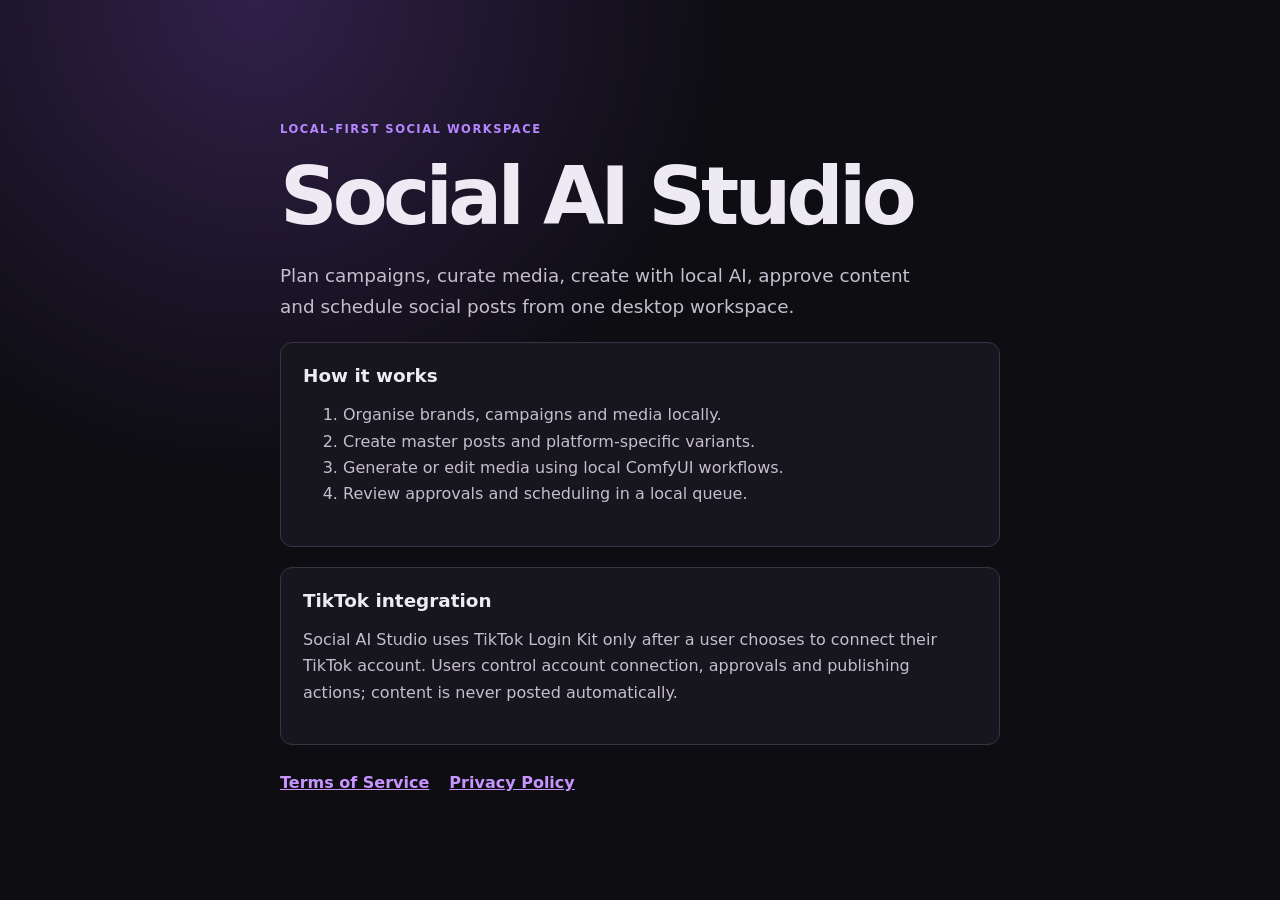
==== index.html @ d6e1d695 "Add files via upload" ====
<!doctype html>
<html lang="en">
<head>
  <meta charset="utf-8" />
  <meta name="viewport" content="width=device-width, initial-scale=1" />
  <meta name="description" content="Social AI Studio is a local-first desktop workspace for planning, creating and scheduling social content." />
  <title>Social AI Studio</title>
  <link rel="stylesheet" href="./styles.css" />
</head>
<body>
  <main>
    <p class="eyebrow">LOCAL-FIRST SOCIAL WORKSPACE</p>
    <h1>Social AI Studio</h1>
    <p class="lead">Plan campaigns, curate media, create with local AI, approve content and schedule social posts from one desktop workspace.</p>
    <section>
      <h2>How it works</h2>
      <ol>
        <li>Organise brands, campaigns and media locally.</li>
        <li>Create master posts and platform-specific variants.</li>
        <li>Generate or edit media using local ComfyUI workflows.</li>
        <li>Review approvals and scheduling in a local queue.</li>
      </ol>
    </section>
    <section>
      <h2>TikTok integration</h2>
      <p>Social AI Studio uses TikTok Login Kit only after a user chooses to connect their TikTok account. Users control account connection, approvals and publishing actions; content is never posted automatically.</p>
    </section>
    <nav><a href="./terms/">Terms of Service</a><a href="./privacy/">Privacy Policy</a></nav>
  </main>
</body>
</html>
---- styles.css ----
:root { color-scheme: dark; font-family: Inter, ui-sans-serif, system-ui, sans-serif; background:#0d0d12; color:#eeeaf4; }
body { margin:0; min-height:100vh; display:grid; place-items:center; background:radial-gradient(circle at 20% 0,#31204a 0,transparent 35%),#0d0d12; }
main { width:min(720px,calc(100% - 48px)); padding:72px 0; }
h1 { font-size:clamp(2.7rem,8vw,5rem); margin:.15rem 0 1rem; letter-spacing:-.06em; }
h2 { margin:0 0 .55rem; font-size:1.15rem; }
.eyebrow { color:#b786ff; font-size:.72rem; font-weight:800; letter-spacing:.13em; }
.lead { color:#c5bece; font-size:1.15rem; line-height:1.65; max-width:650px; }
section { margin-top:20px; padding:22px; border:1px solid #3b3344; border-radius:12px; background:#17151d; }
p, li { color:#c5bece; line-height:1.65; } nav { display:flex; gap:20px; margin-top:28px; } a { color:#c794ff; font-weight:700; }
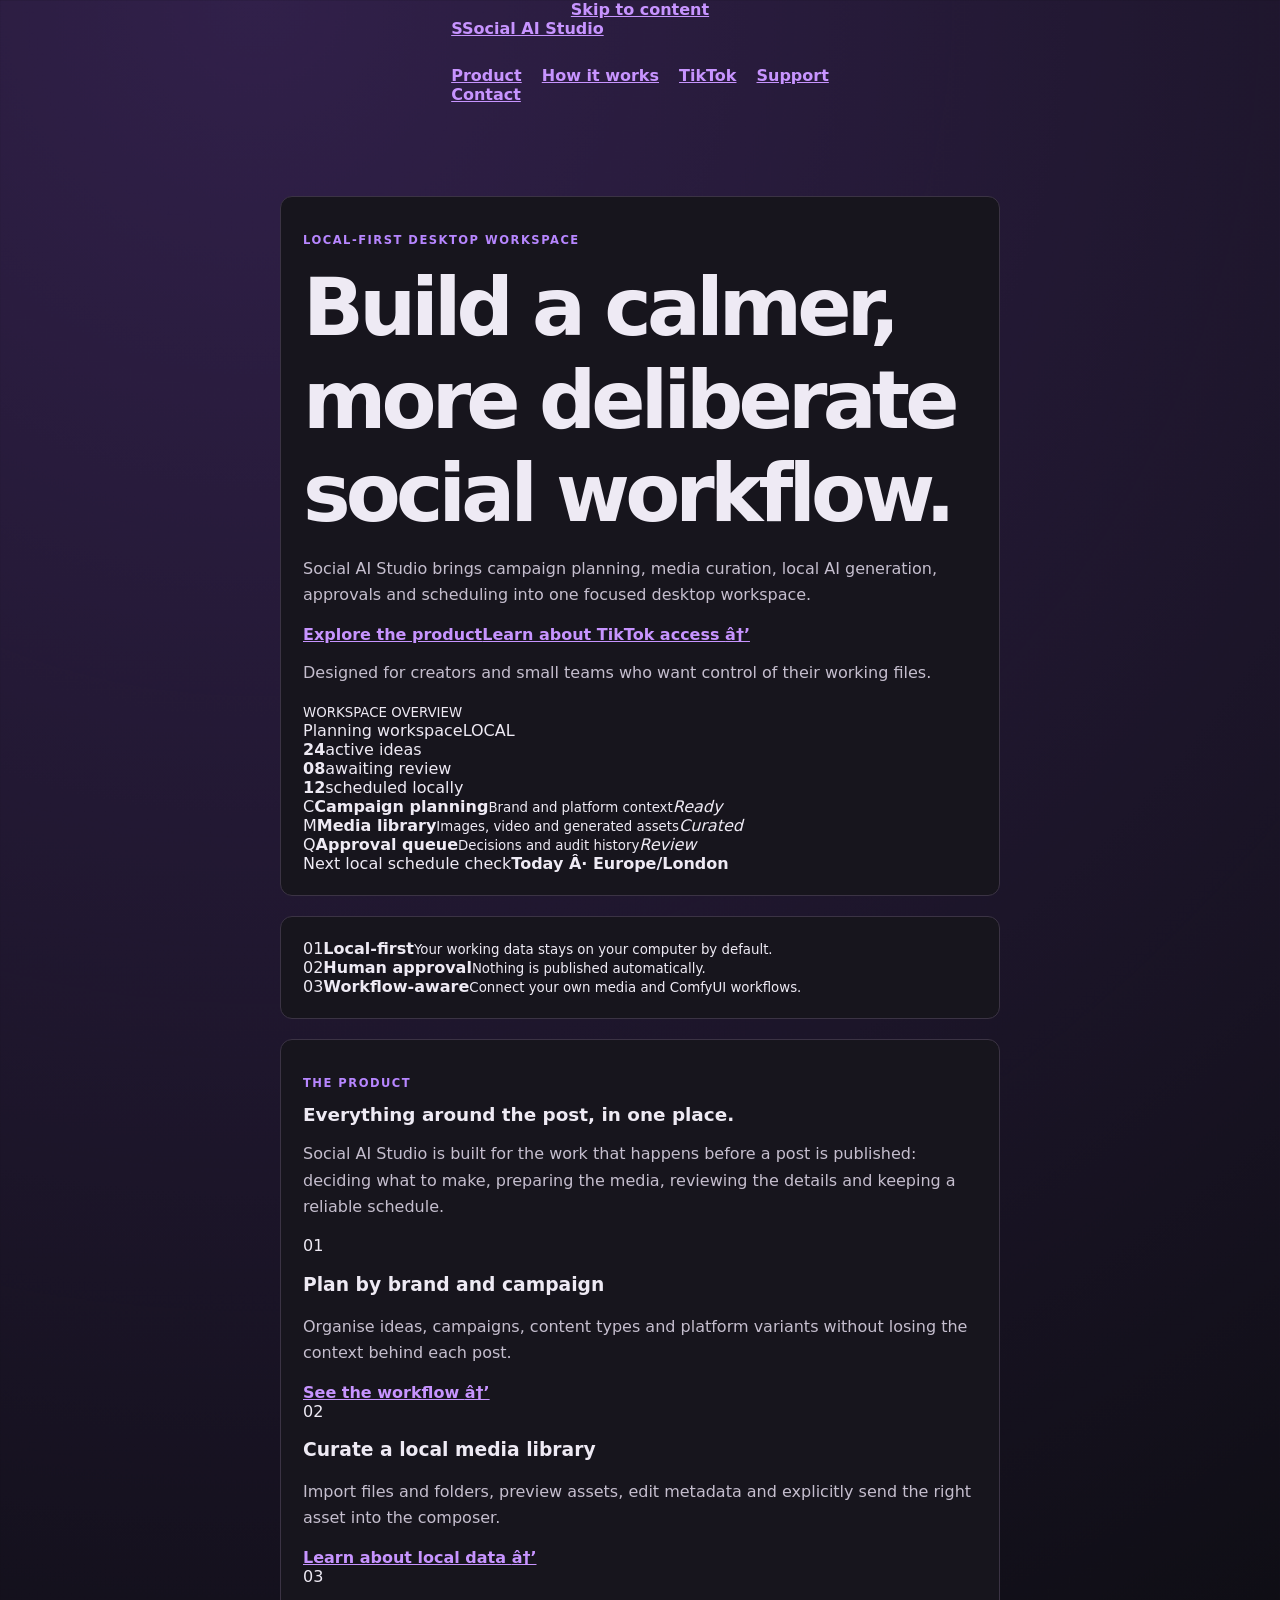
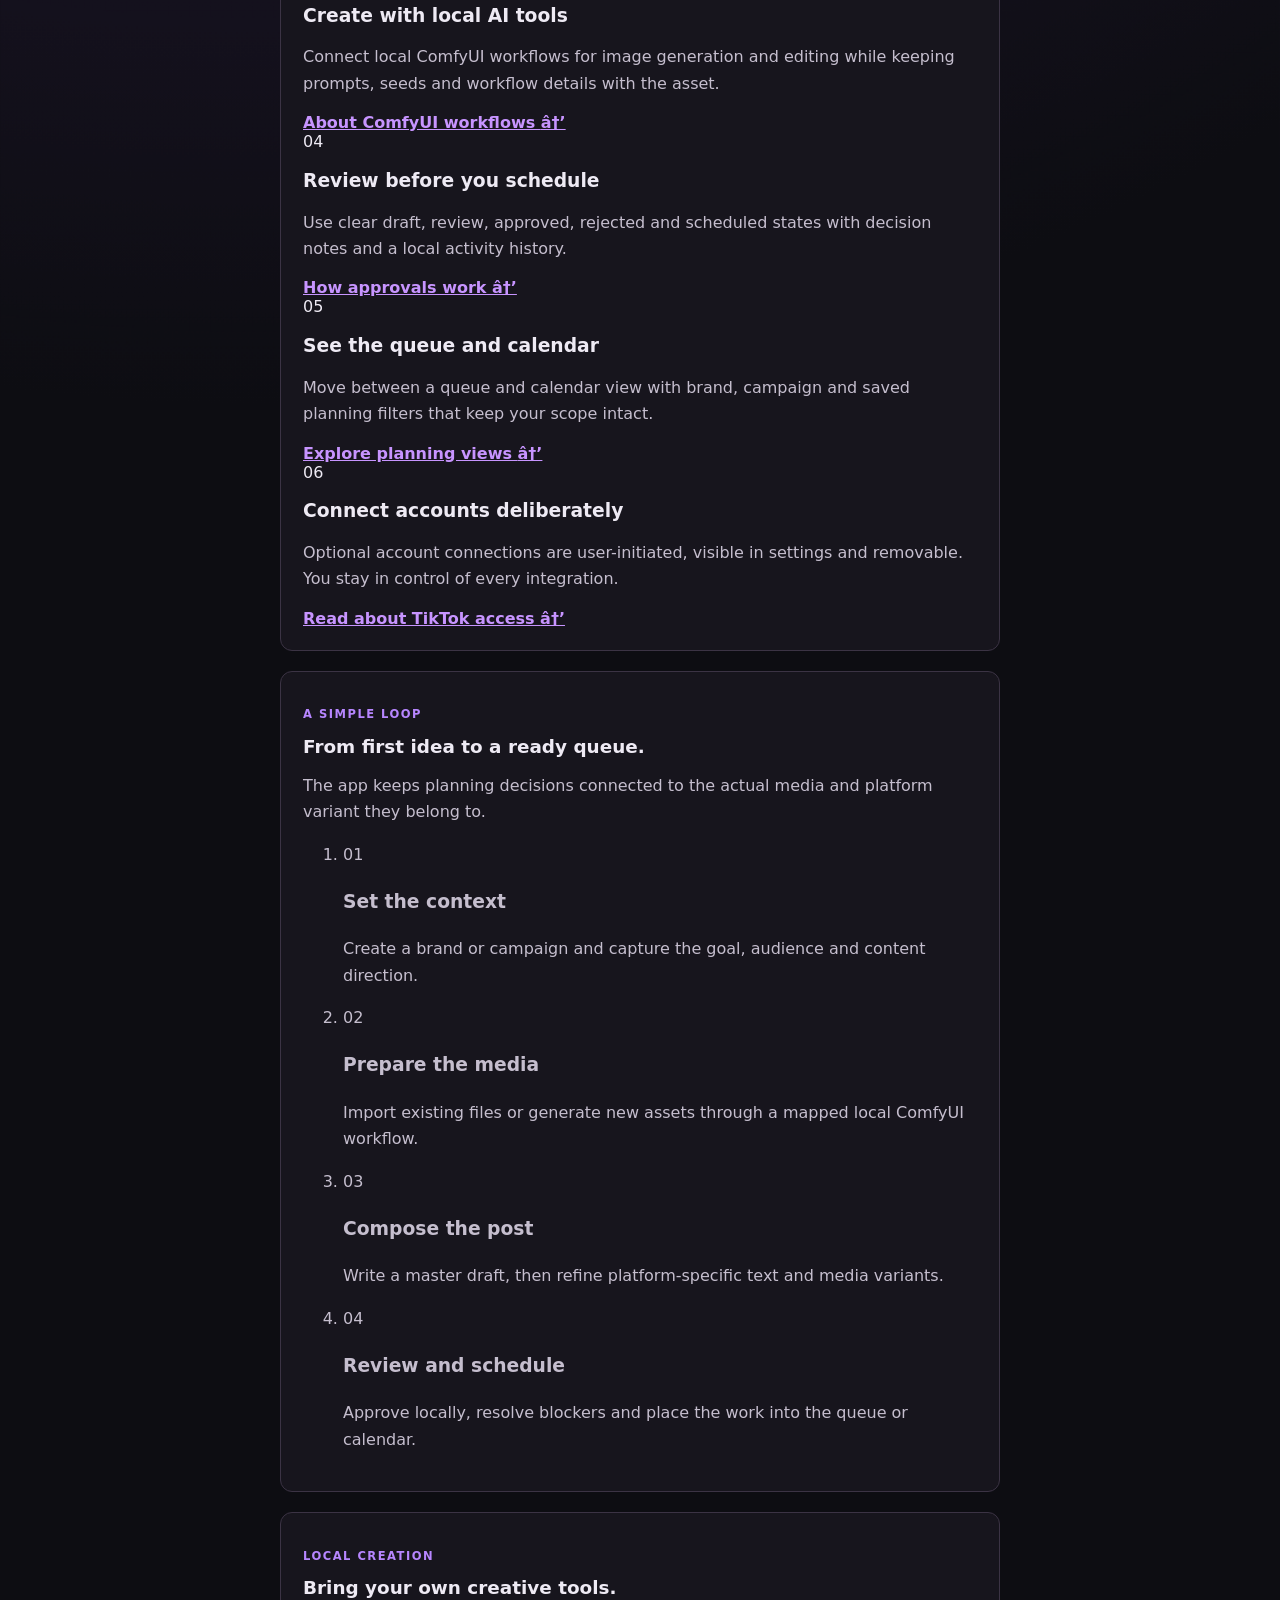
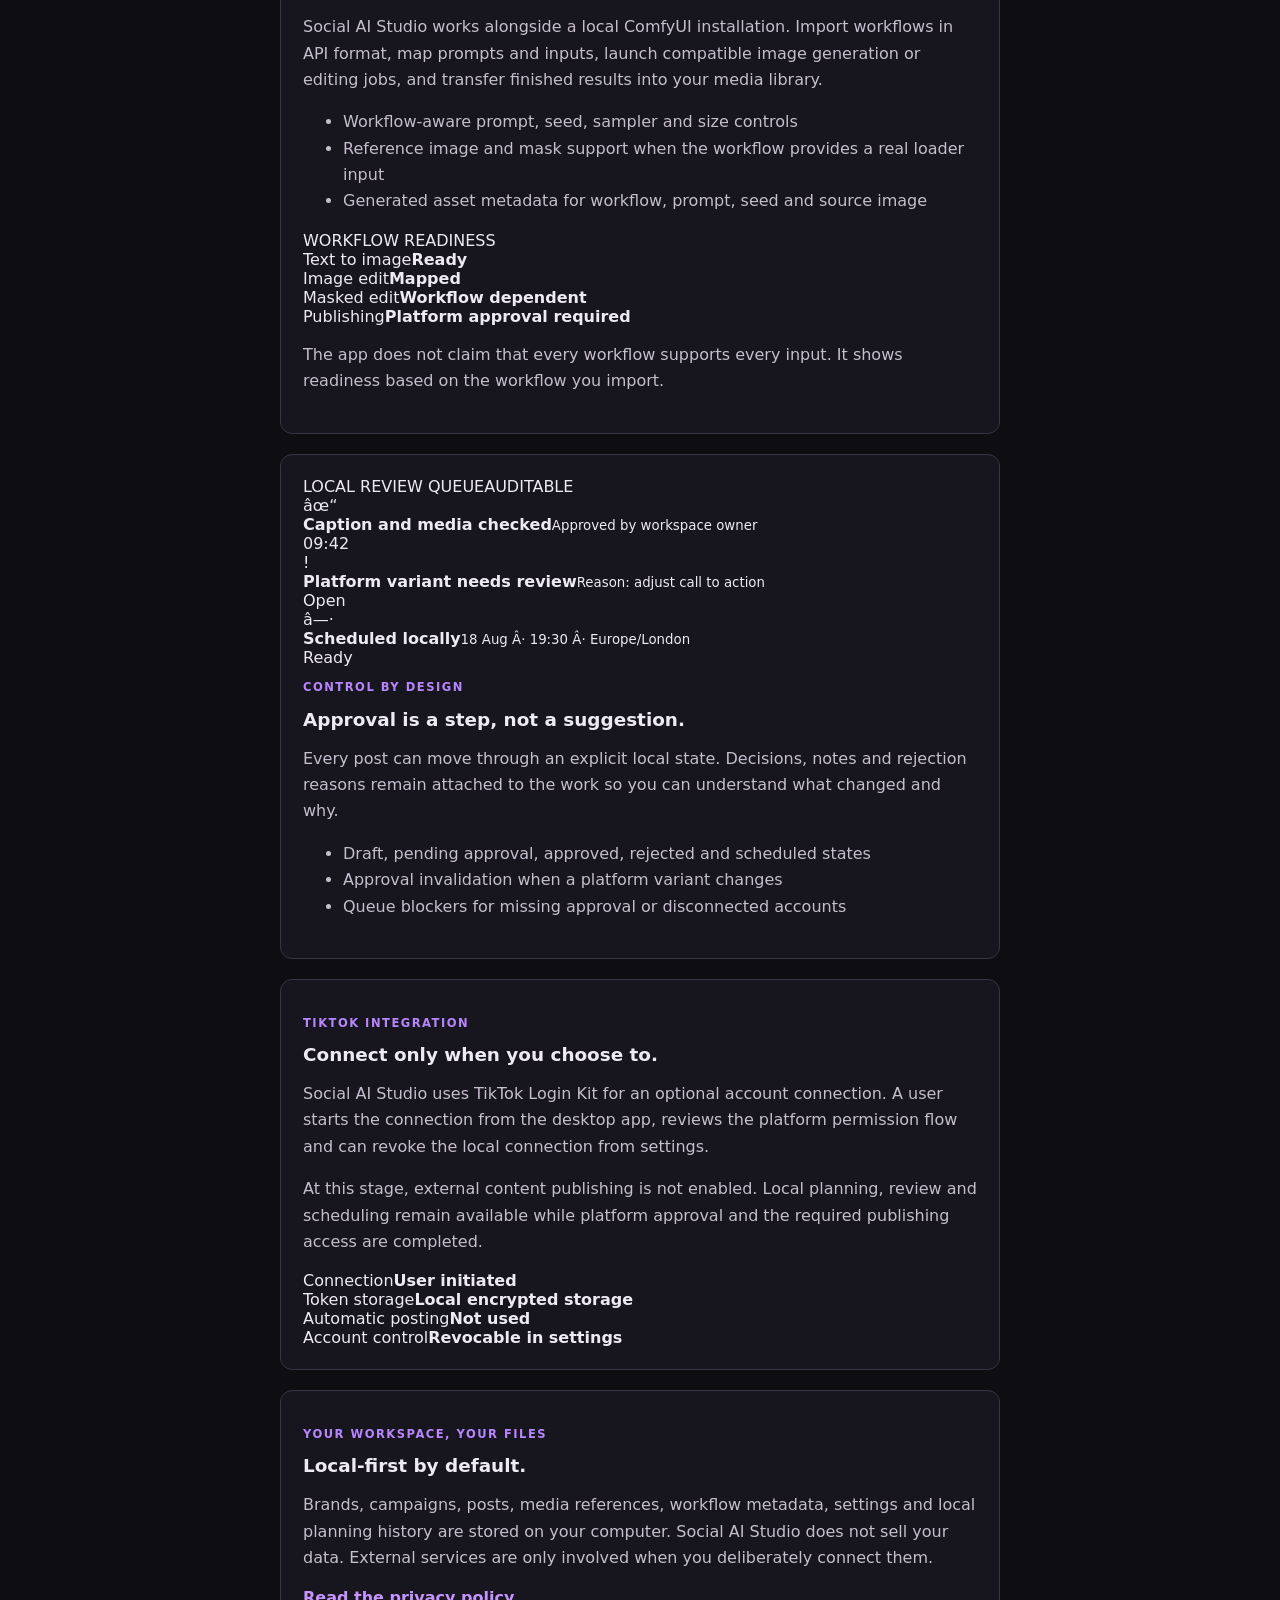
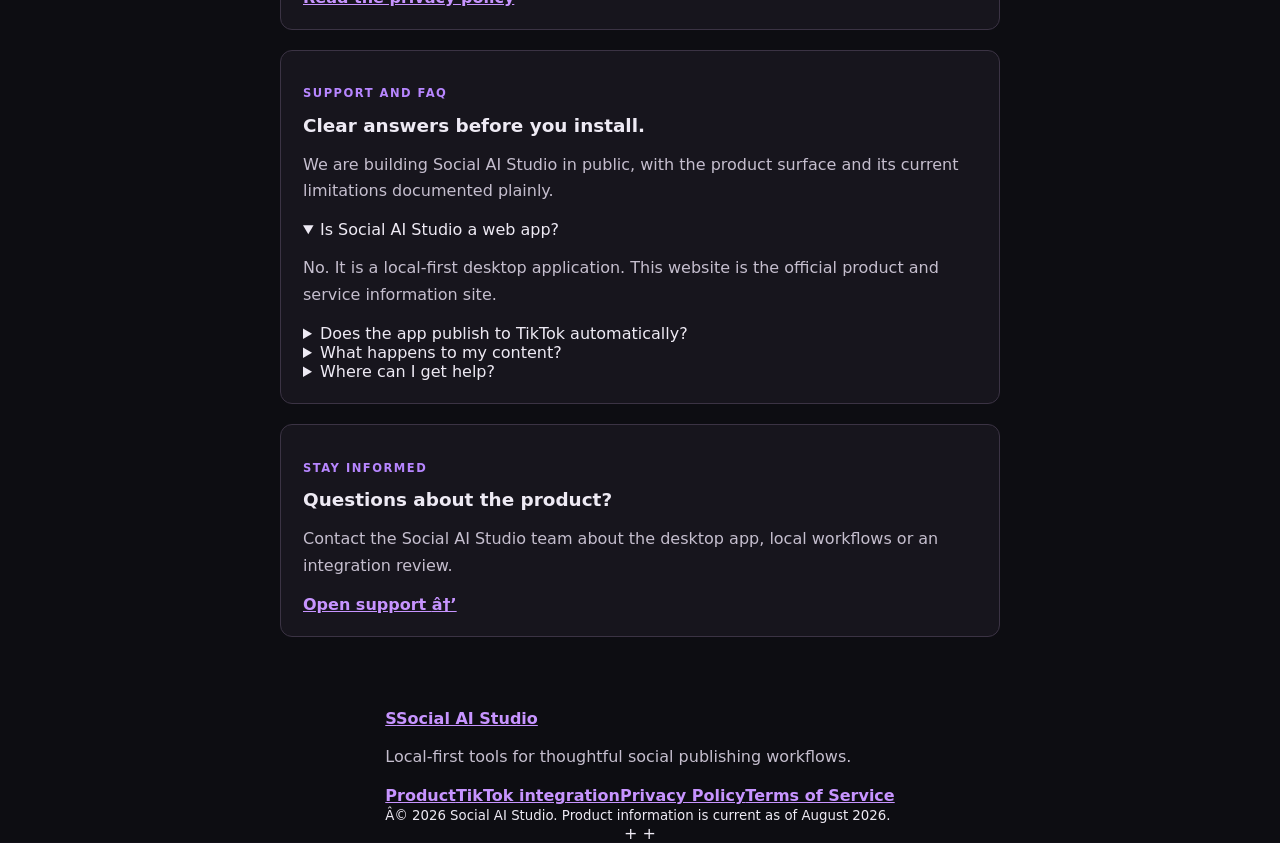
==== commit 45d0c0f1: "Expand public product site for TikTok review" ====
--- a/index.html
+++ b/index.html
@@ -3,29 +3,32 @@
 <head>
   <meta charset="utf-8" />
   <meta name="viewport" content="width=device-width, initial-scale=1" />
-  <meta name="description" content="Social AI Studio is a local-first desktop workspace for planning, creating and scheduling social content." />
-  <title>Social AI Studio</title>
+  <meta name="description" content="Social AI Studio is a local-first desktop workspace for planning, creating, reviewing and scheduling social content." />
+  <meta name="theme-color" content="#101820" />
+  <title>Social AI Studio | Local-first social content workspace</title>
   <link rel="stylesheet" href="./styles.css" />
 </head>
 <body>
-  <main>
-    <p class="eyebrow">LOCAL-FIRST SOCIAL WORKSPACE</p>
-    <h1>Social AI Studio</h1>
-    <p class="lead">Plan campaigns, curate media, create with local AI, approve content and schedule social posts from one desktop workspace.</p>
-    <section>
-      <h2>How it works</h2>
-      <ol>
-        <li>Organise brands, campaigns and media locally.</li>
-        <li>Create master posts and platform-specific variants.</li>
-        <li>Generate or edit media using local ComfyUI workflows.</li>
-        <li>Review approvals and scheduling in a local queue.</li>
-      </ol>
-    </section>
-    <section>
-      <h2>TikTok integration</h2>
-      <p>Social AI Studio uses TikTok Login Kit only after a user chooses to connect their TikTok account. Users control account connection, approvals and publishing actions; content is never posted automatically.</p>
-    </section>
-    <nav><a href="./terms/">Terms of Service</a><a href="./privacy/">Privacy Policy</a></nav>
+  <a class="skip-link" href="#main-content">Skip to content</a>
+  <header class="site-header">
+    <div class="container header-inner">
+      <a class="brand" href="./" aria-label="Social AI Studio home"><span class="brand-mark" aria-hidden="true">S</span><span>Social AI Studio</span></a>
+      <nav class="site-nav" aria-label="Primary navigation"><a href="#product">Product</a><a href="#workflow">How it works</a><a href="#tiktok">TikTok</a><a href="#support">Support</a></nav>
+      <a class="button button-small button-outline" href="#contact">Contact</a>
+    </div>
+  </header>
+  <main id="main-content">
+    <section class="hero"><div class="container hero-grid"><div class="hero-copy"><p class="eyebrow">LOCAL-FIRST DESKTOP WORKSPACE</p><h1>Build a calmer, more deliberate social workflow.</h1><p class="hero-lead">Social AI Studio brings campaign planning, media curation, local AI generation, approvals and scheduling into one focused desktop workspace.</p><div class="hero-actions"><a class="button" href="#product">Explore the product</a><a class="text-link" href="#tiktok">Learn about TikTok access <span aria-hidden="true">â†’</span></a></div><p class="hero-note"><span class="status-dot" aria-hidden="true"></span>Designed for creators and small teams who want control of their working files.</p></div><div class="workspace-card" aria-label="Product overview"><div class="window-bar"><span></span><span></span><span></span><small>WORKSPACE OVERVIEW</small></div><div class="workspace-body"><div class="workspace-topline"><span>Planning workspace</span><span class="badge">LOCAL</span></div><div class="workspace-metrics"><div><strong>24</strong><span>active ideas</span></div><div><strong>08</strong><span>awaiting review</span></div><div><strong>12</strong><span>scheduled locally</span></div></div><div class="mock-list"><div class="mock-row"><span class="mock-icon blue">C</span><span><b>Campaign planning</b><small>Brand and platform context</small></span><em>Ready</em></div><div class="mock-row"><span class="mock-icon purple">M</span><span><b>Media library</b><small>Images, video and generated assets</small></span><em>Curated</em></div><div class="mock-row"><span class="mock-icon amber">Q</span><span><b>Approval queue</b><small>Decisions and audit history</small></span><em>Review</em></div></div><div class="mock-footer"><span>Next local schedule check</span><b>Today Â· Europe/London</b></div></div></div></div></section>
+    <section class="trust-strip"><div class="container trust-grid"><div><span class="trust-number">01</span><span><b>Local-first</b><small>Your working data stays on your computer by default.</small></span></div><div><span class="trust-number">02</span><span><b>Human approval</b><small>Nothing is published automatically.</small></span></div><div><span class="trust-number">03</span><span><b>Workflow-aware</b><small>Connect your own media and ComfyUI workflows.</small></span></div></div></section>
+    <section id="product" class="section section-light"><div class="container"><div class="section-heading"><p class="eyebrow">THE PRODUCT</p><h2>Everything around the post, in one place.</h2><p>Social AI Studio is built for the work that happens before a post is published: deciding what to make, preparing the media, reviewing the details and keeping a reliable schedule.</p></div><div class="feature-grid"><article class="feature-card"><span class="feature-index">01</span><h3>Plan by brand and campaign</h3><p>Organise ideas, campaigns, content types and platform variants without losing the context behind each post.</p><a href="#workflow">See the workflow <span aria-hidden="true">â†’</span></a></article><article class="feature-card"><span class="feature-index">02</span><h3>Curate a local media library</h3><p>Import files and folders, preview assets, edit metadata and explicitly send the right asset into the composer.</p><a href="#data">Learn about local data <span aria-hidden="true">â†’</span></a></article><article class="feature-card"><span class="feature-index">03</span><h3>Create with local AI tools</h3><p>Connect local ComfyUI workflows for image generation and editing while keeping prompts, seeds and workflow details with the asset.</p><a href="#comfyui">About ComfyUI workflows <span aria-hidden="true">â†’</span></a></article><article class="feature-card"><span class="feature-index">04</span><h3>Review before you schedule</h3><p>Use clear draft, review, approved, rejected and scheduled states with decision notes and a local activity history.</p><a href="#approvals">How approvals work <span aria-hidden="true">â†’</span></a></article><article class="feature-card"><span class="feature-index">05</span><h3>See the queue and calendar</h3><p>Move between a queue and calendar view with brand, campaign and saved planning filters that keep your scope intact.</p><a href="#workflow">Explore planning views <span aria-hidden="true">â†’</span></a></article><article class="feature-card"><span class="feature-index">06</span><h3>Connect accounts deliberately</h3><p>Optional account connections are user-initiated, visible in settings and removable. You stay in control of every integration.</p><a href="#tiktok">Read about TikTok access <span aria-hidden="true">â†’</span></a></article></div></div></section>
+    <section id="workflow" class="section section-dark"><div class="container split-section"><div class="section-heading"><p class="eyebrow">A SIMPLE LOOP</p><h2>From first idea to a ready queue.</h2><p>The app keeps planning decisions connected to the actual media and platform variant they belong to.</p></div><ol class="steps"><li><span>01</span><div><h3>Set the context</h3><p>Create a brand or campaign and capture the goal, audience and content direction.</p></div></li><li><span>02</span><div><h3>Prepare the media</h3><p>Import existing files or generate new assets through a mapped local ComfyUI workflow.</p></div></li><li><span>03</span><div><h3>Compose the post</h3><p>Write a master draft, then refine platform-specific text and media variants.</p></div></li><li><span>04</span><div><h3>Review and schedule</h3><p>Approve locally, resolve blockers and place the work into the queue or calendar.</p></div></li></ol></div></section>
+    <section id="comfyui" class="section section-light"><div class="container detail-grid"><div class="detail-copy"><p class="eyebrow">LOCAL CREATION</p><h2>Bring your own creative tools.</h2><p>Social AI Studio works alongside a local ComfyUI installation. Import workflows in API format, map prompts and inputs, launch compatible image generation or editing jobs, and transfer finished results into your media library.</p><ul class="check-list"><li>Workflow-aware prompt, seed, sampler and size controls</li><li>Reference image and mask support when the workflow provides a real loader input</li><li>Generated asset metadata for workflow, prompt, seed and source image</li></ul></div><div class="info-panel"><div class="panel-label">WORKFLOW READINESS</div><div class="readiness"><div><span>Text to image</span><b class="ready">Ready</b></div><div><span>Image edit</span><b class="ready">Mapped</b></div><div><span>Masked edit</span><b class="conditional">Workflow dependent</b></div><div><span>Publishing</span><b class="future">Platform approval required</b></div></div><p class="panel-footnote">The app does not claim that every workflow supports every input. It shows readiness based on the workflow you import.</p></div></div></section>
+    <section id="approvals" class="section section-mid"><div class="container detail-grid"><div class="approval-panel"><div class="approval-header"><span>LOCAL REVIEW QUEUE</span><span class="badge">AUDITABLE</span></div><div class="approval-item"><span class="approval-state done">âœ“</span><div><b>Caption and media checked</b><small>Approved by workspace owner</small></div><time>09:42</time></div><div class="approval-item"><span class="approval-state pending">!</span><div><b>Platform variant needs review</b><small>Reason: adjust call to action</small></div><time>Open</time></div><div class="approval-item"><span class="approval-state scheduled">â—·</span><div><b>Scheduled locally</b><small>18 Aug Â· 19:30 Â· Europe/London</small></div><time>Ready</time></div></div><div class="detail-copy"><p class="eyebrow">CONTROL BY DESIGN</p><h2>Approval is a step, not a suggestion.</h2><p>Every post can move through an explicit local state. Decisions, notes and rejection reasons remain attached to the work so you can understand what changed and why.</p><ul class="check-list"><li>Draft, pending approval, approved, rejected and scheduled states</li><li>Approval invalidation when a platform variant changes</li><li>Queue blockers for missing approval or disconnected accounts</li></ul></div></div></section>
+    <section id="tiktok" class="section section-dark"><div class="container integration-card"><div class="integration-copy"><p class="eyebrow">TIKTOK INTEGRATION</p><h2>Connect only when you choose to.</h2><p>Social AI Studio uses TikTok Login Kit for an optional account connection. A user starts the connection from the desktop app, reviews the platform permission flow and can revoke the local connection from settings.</p><p class="muted">At this stage, external content publishing is not enabled. Local planning, review and scheduling remain available while platform approval and the required publishing access are completed.</p></div><div class="integration-facts"><div><span>Connection</span><b>User initiated</b></div><div><span>Token storage</span><b>Local encrypted storage</b></div><div><span>Automatic posting</span><b>Not used</b></div><div><span>Account control</span><b>Revocable in settings</b></div></div></div></section>
+    <section id="data" class="section section-light"><div class="container data-band"><div><p class="eyebrow">YOUR WORKSPACE, YOUR FILES</p><h2>Local-first by default.</h2></div><p>Brands, campaigns, posts, media references, workflow metadata, settings and local planning history are stored on your computer. Social AI Studio does not sell your data. External services are only involved when you deliberately connect them.</p><a class="button button-dark" href="./privacy/">Read the privacy policy</a></div></section>
+    <section id="support" class="section section-mid"><div class="container faq-layout"><div class="section-heading"><p class="eyebrow">SUPPORT AND FAQ</p><h2>Clear answers before you install.</h2><p>We are building Social AI Studio in public, with the product surface and its current limitations documented plainly.</p></div><div class="faq-list"><details open><summary>Is Social AI Studio a web app?</summary><p>No. It is a local-first desktop application. This website is the official product and service information site.</p></details><details><summary>Does the app publish to TikTok automatically?</summary><p>No. The app does not publish content automatically. TikTok connection is optional and external publishing is currently disabled pending platform approval.</p></details><details><summary>What happens to my content?</summary><p>Your local working data and media references stay on your computer by default. See the <a href="./privacy/">Privacy Policy</a> for the current account-connection details.</p></details><details><summary>Where can I get help?</summary><p>For product or integration questions, <a href="https://github.com/currantsforeyes/social-ai-studio-site/issues">open a support issue on GitHub</a>. Include the app version and a short description of the issue; never include account tokens or passwords.</p></details></div></div></section>
+    <section id="contact" class="contact-section"><div class="container contact-inner"><div><p class="eyebrow">STAY INFORMED</p><h2>Questions about the product?</h2><p>Contact the Social AI Studio team about the desktop app, local workflows or an integration review.</p></div><a class="button" href="https://github.com/currantsforeyes/social-ai-studio-site/issues">Open support <span aria-hidden="true">â†’</span></a></div></section>
   </main>
-</body>
-</html>
+  <footer class="site-footer"><div class="container footer-inner"><div><a class="brand" href="./"><span class="brand-mark" aria-hidden="true">S</span><span>Social AI Studio</span></a><p>Local-first tools for thoughtful social publishing workflows.</p></div><div class="footer-links"><a href="#product">Product</a><a href="#tiktok">TikTok integration</a><a href="./privacy/">Privacy Policy</a><a href="./terms/">Terms of Service</a></div><small>Â© 2026 Social AI Studio. Product information is current as of August 2026.</small></div></footer>
++</body>
++</html>
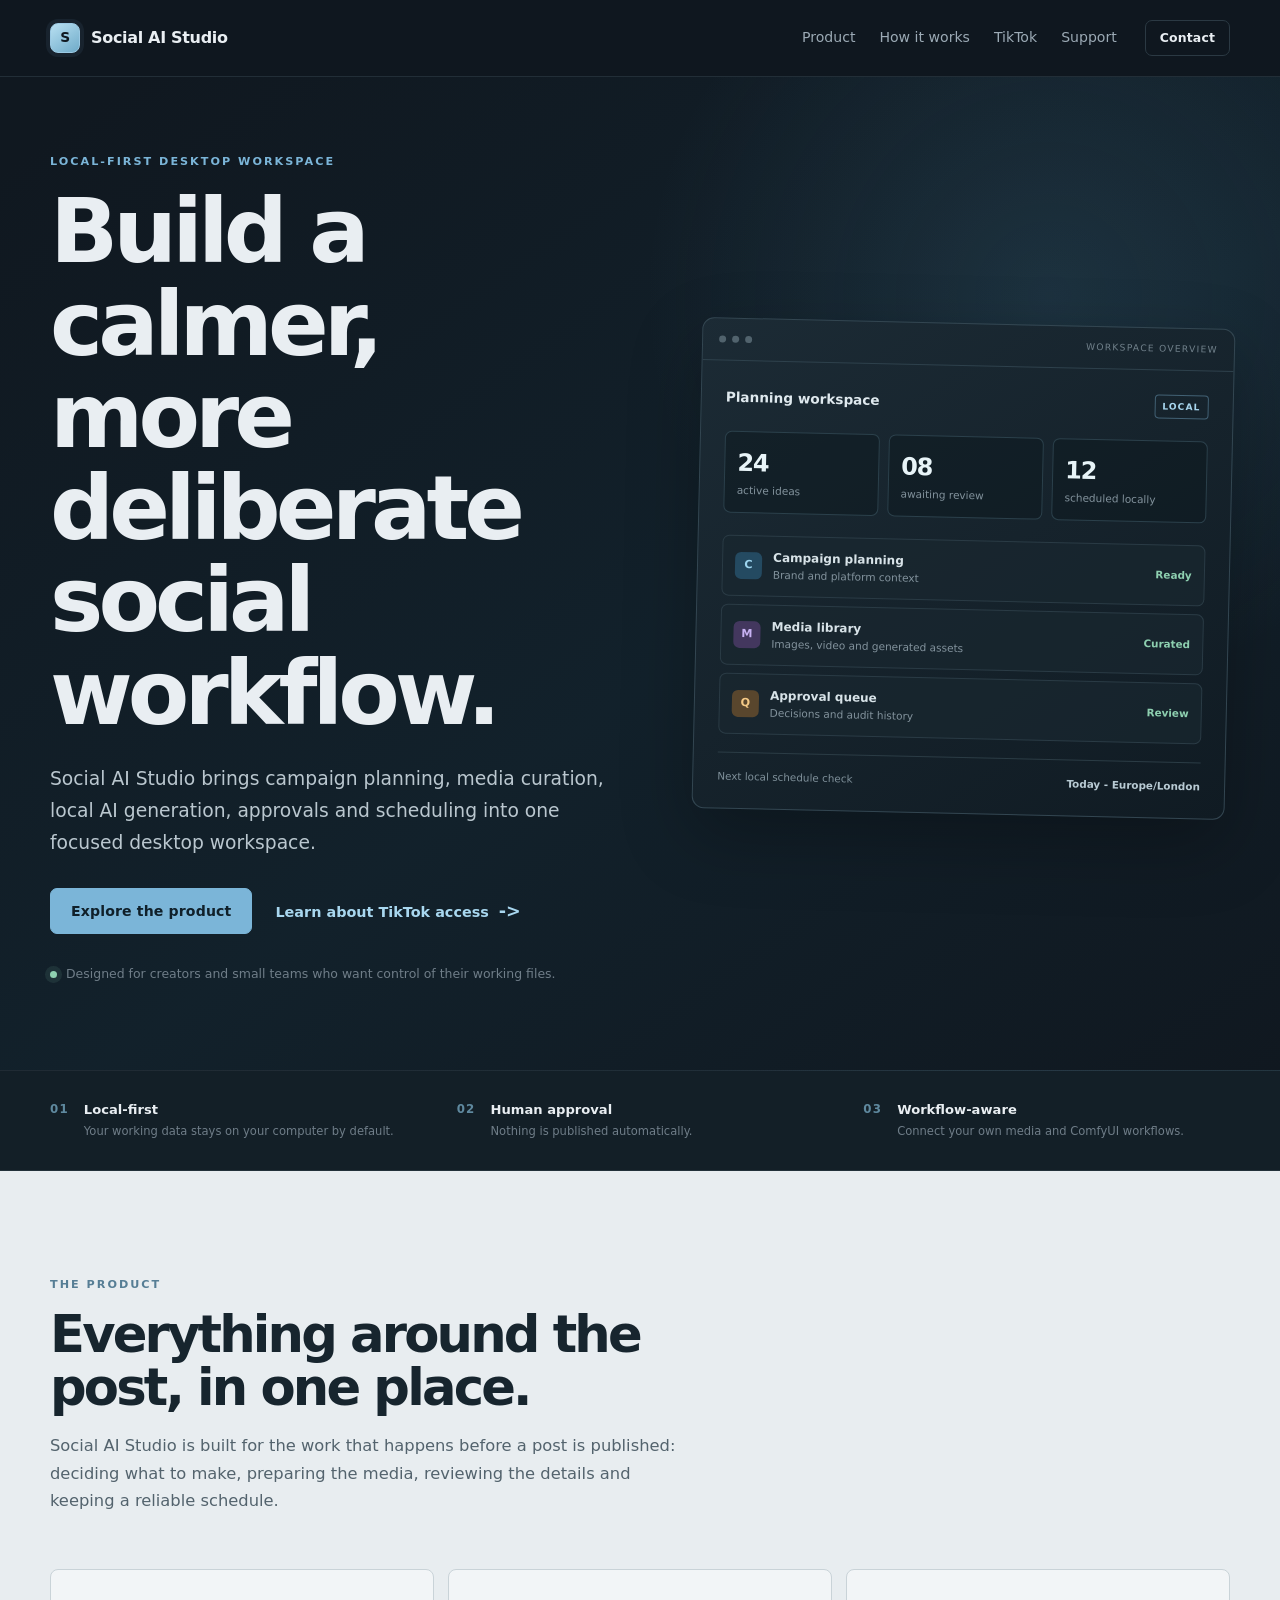
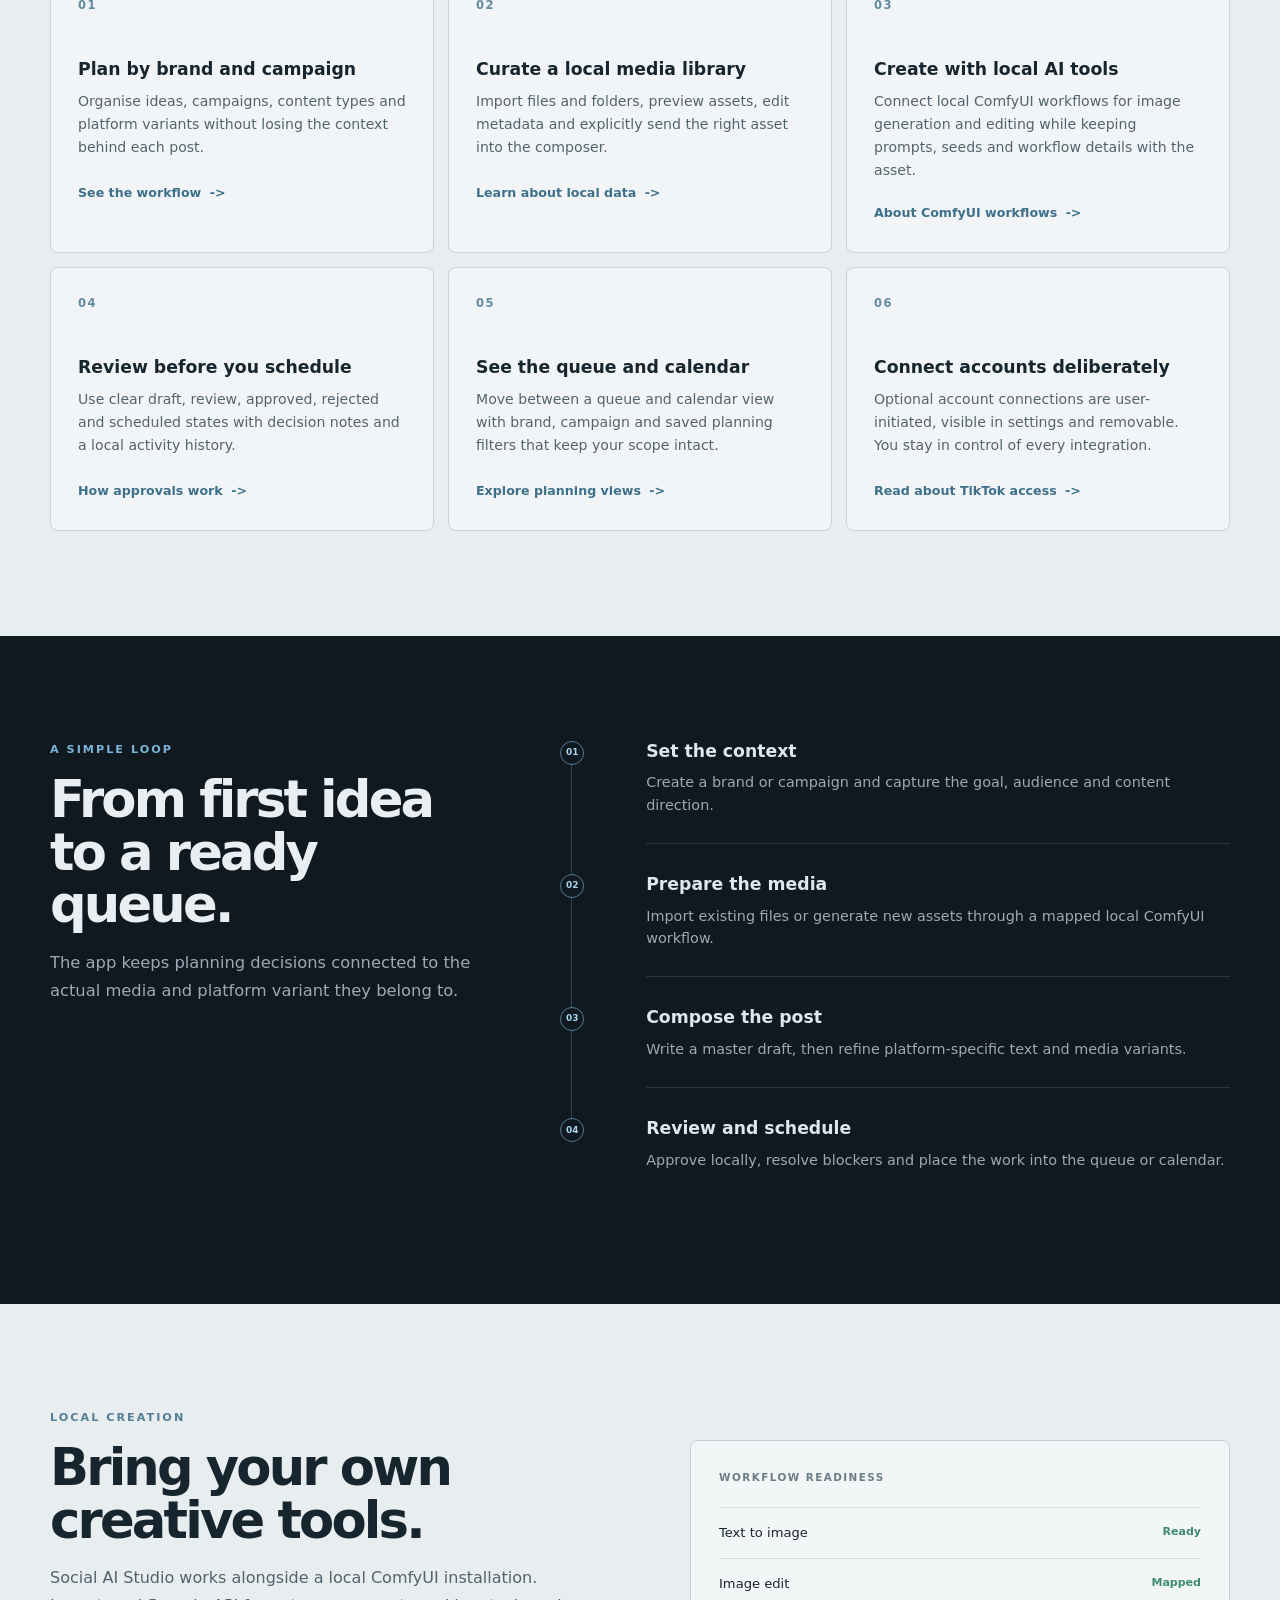
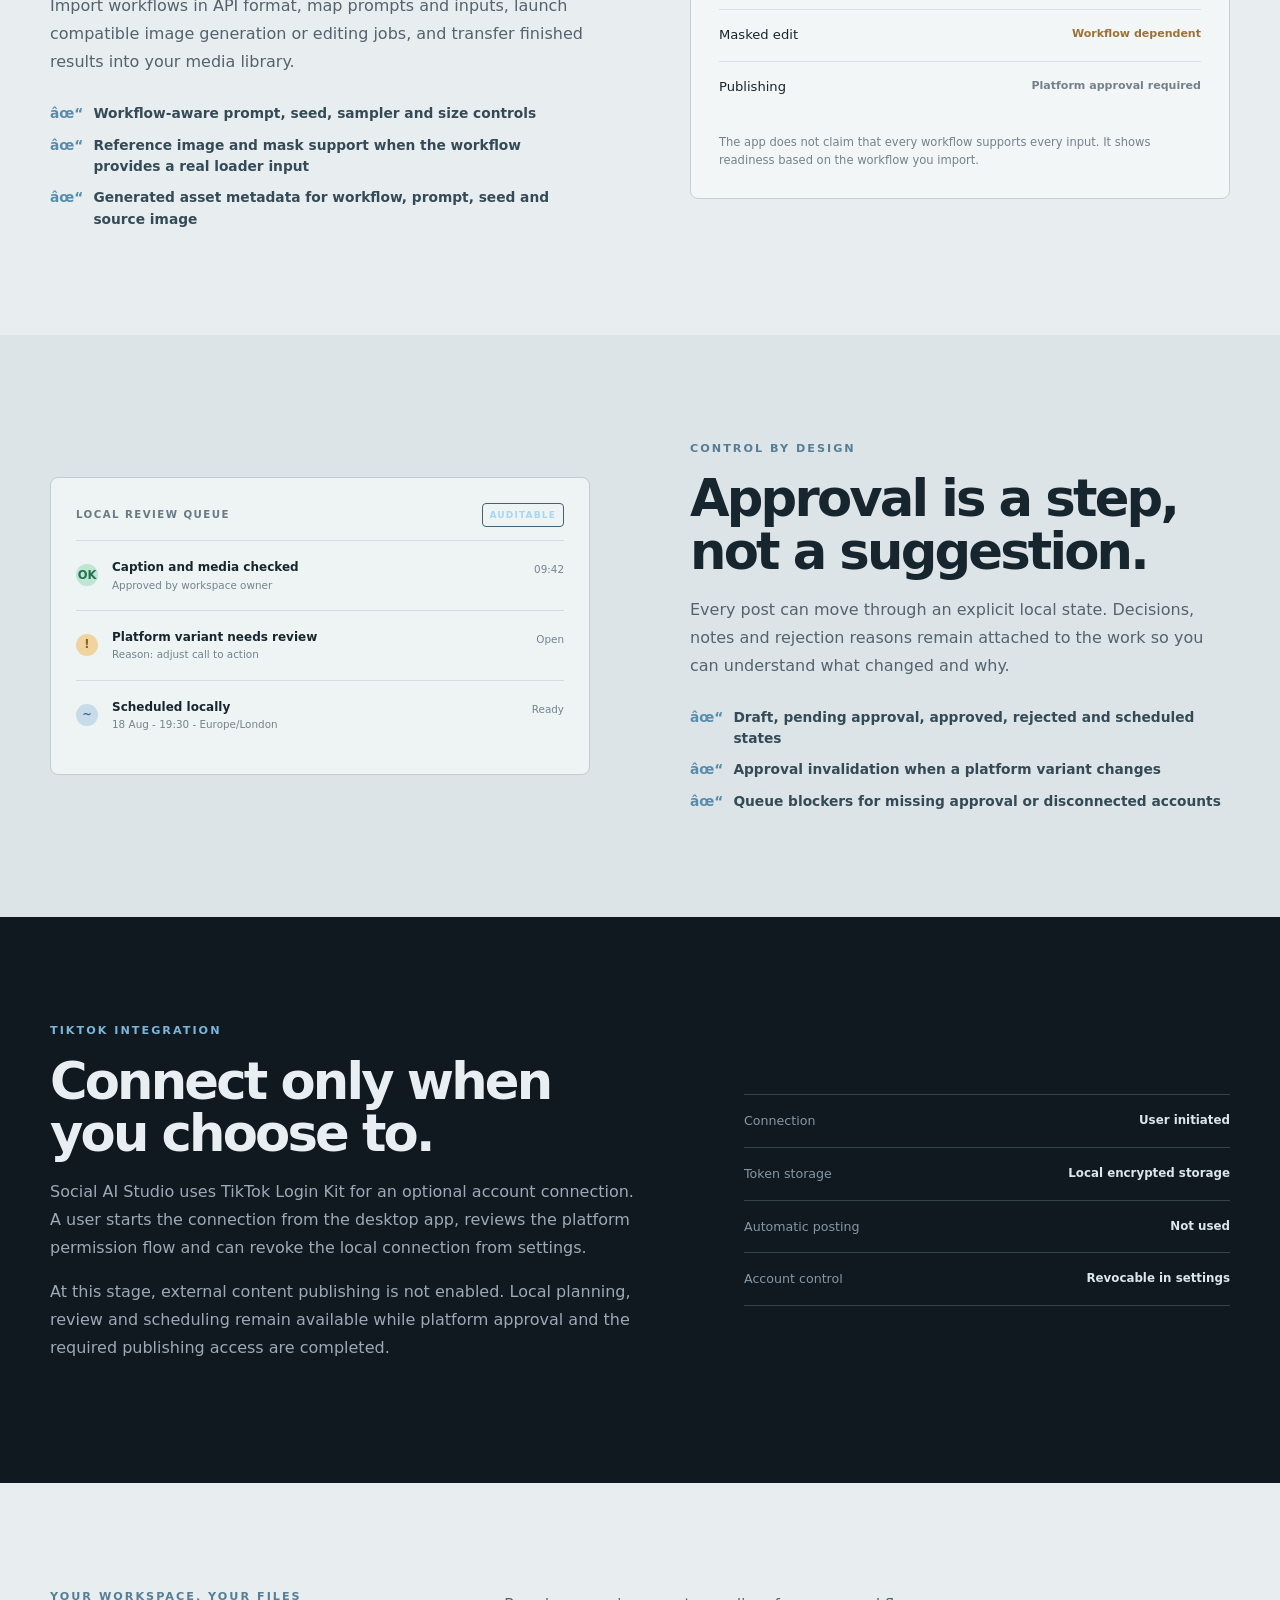
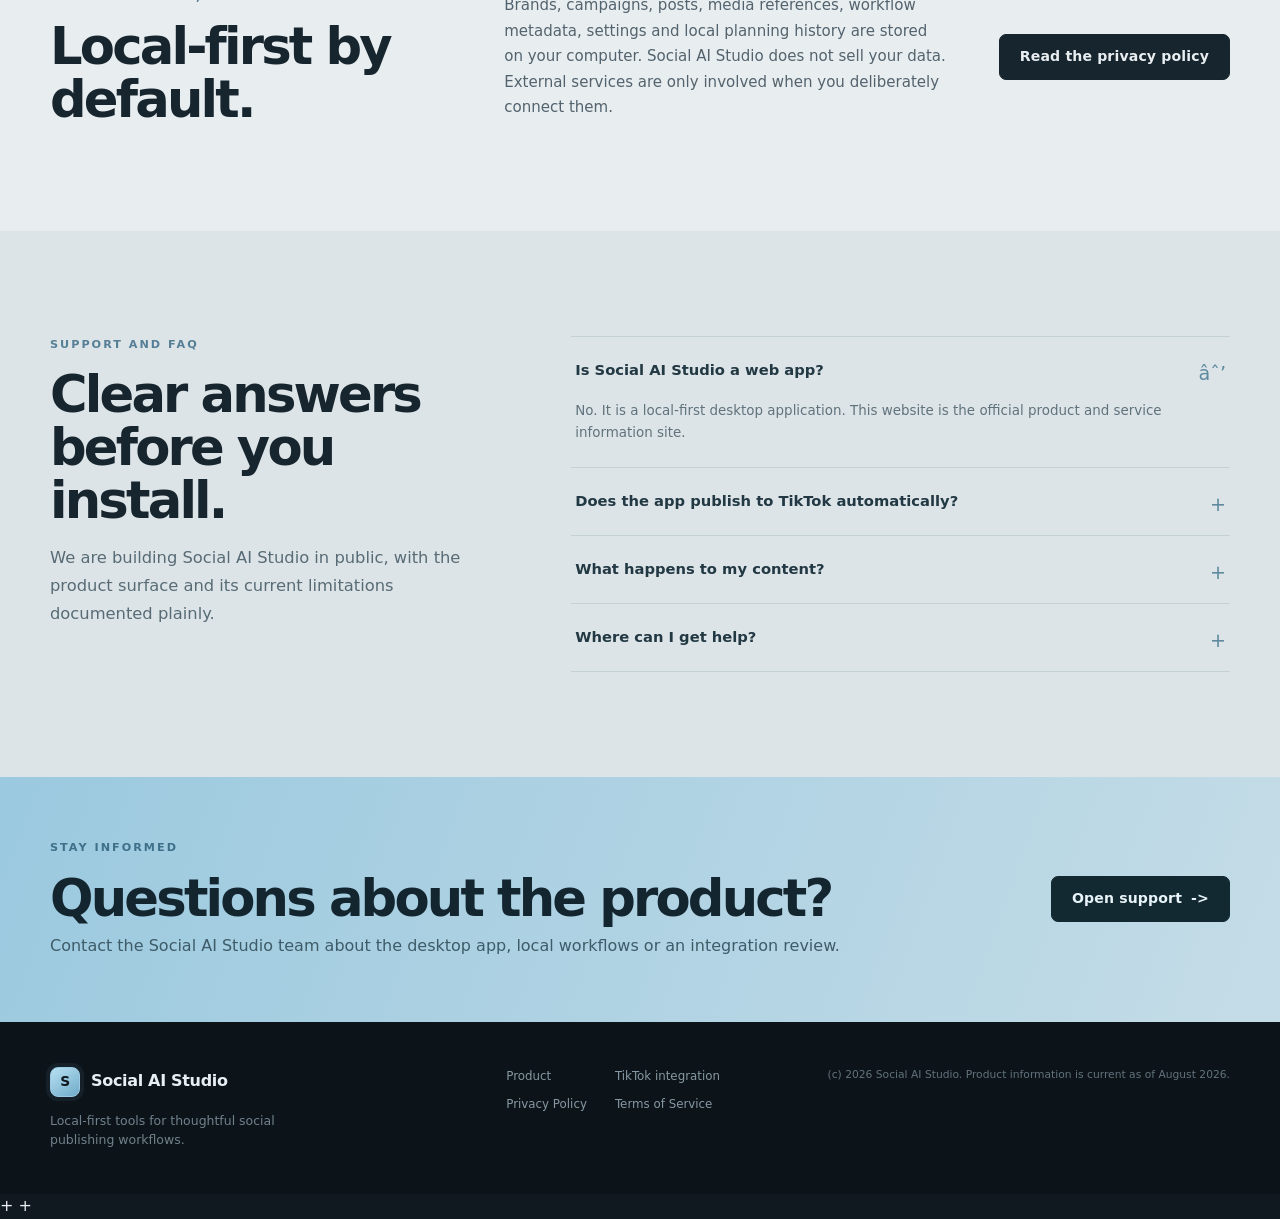
==== commit 160dd253: "Use ASCII-safe text in public site" ====
--- a/index.html
+++ b/index.html
@@ -18,17 +18,17 @@
     </div>
   </header>
   <main id="main-content">
-    <section class="hero"><div class="container hero-grid"><div class="hero-copy"><p class="eyebrow">LOCAL-FIRST DESKTOP WORKSPACE</p><h1>Build a calmer, more deliberate social workflow.</h1><p class="hero-lead">Social AI Studio brings campaign planning, media curation, local AI generation, approvals and scheduling into one focused desktop workspace.</p><div class="hero-actions"><a class="button" href="#product">Explore the product</a><a class="text-link" href="#tiktok">Learn about TikTok access <span aria-hidden="true">â†’</span></a></div><p class="hero-note"><span class="status-dot" aria-hidden="true"></span>Designed for creators and small teams who want control of their working files.</p></div><div class="workspace-card" aria-label="Product overview"><div class="window-bar"><span></span><span></span><span></span><small>WORKSPACE OVERVIEW</small></div><div class="workspace-body"><div class="workspace-topline"><span>Planning workspace</span><span class="badge">LOCAL</span></div><div class="workspace-metrics"><div><strong>24</strong><span>active ideas</span></div><div><strong>08</strong><span>awaiting review</span></div><div><strong>12</strong><span>scheduled locally</span></div></div><div class="mock-list"><div class="mock-row"><span class="mock-icon blue">C</span><span><b>Campaign planning</b><small>Brand and platform context</small></span><em>Ready</em></div><div class="mock-row"><span class="mock-icon purple">M</span><span><b>Media library</b><small>Images, video and generated assets</small></span><em>Curated</em></div><div class="mock-row"><span class="mock-icon amber">Q</span><span><b>Approval queue</b><small>Decisions and audit history</small></span><em>Review</em></div></div><div class="mock-footer"><span>Next local schedule check</span><b>Today Â· Europe/London</b></div></div></div></div></section>
+    <section class="hero"><div class="container hero-grid"><div class="hero-copy"><p class="eyebrow">LOCAL-FIRST DESKTOP WORKSPACE</p><h1>Build a calmer, more deliberate social workflow.</h1><p class="hero-lead">Social AI Studio brings campaign planning, media curation, local AI generation, approvals and scheduling into one focused desktop workspace.</p><div class="hero-actions"><a class="button" href="#product">Explore the product</a><a class="text-link" href="#tiktok">Learn about TikTok access <span aria-hidden="true">-></span></a></div><p class="hero-note"><span class="status-dot" aria-hidden="true"></span>Designed for creators and small teams who want control of their working files.</p></div><div class="workspace-card" aria-label="Product overview"><div class="window-bar"><span></span><span></span><span></span><small>WORKSPACE OVERVIEW</small></div><div class="workspace-body"><div class="workspace-topline"><span>Planning workspace</span><span class="badge">LOCAL</span></div><div class="workspace-metrics"><div><strong>24</strong><span>active ideas</span></div><div><strong>08</strong><span>awaiting review</span></div><div><strong>12</strong><span>scheduled locally</span></div></div><div class="mock-list"><div class="mock-row"><span class="mock-icon blue">C</span><span><b>Campaign planning</b><small>Brand and platform context</small></span><em>Ready</em></div><div class="mock-row"><span class="mock-icon purple">M</span><span><b>Media library</b><small>Images, video and generated assets</small></span><em>Curated</em></div><div class="mock-row"><span class="mock-icon amber">Q</span><span><b>Approval queue</b><small>Decisions and audit history</small></span><em>Review</em></div></div><div class="mock-footer"><span>Next local schedule check</span><b>Today  -  Europe/London</b></div></div></div></div></section>
     <section class="trust-strip"><div class="container trust-grid"><div><span class="trust-number">01</span><span><b>Local-first</b><small>Your working data stays on your computer by default.</small></span></div><div><span class="trust-number">02</span><span><b>Human approval</b><small>Nothing is published automatically.</small></span></div><div><span class="trust-number">03</span><span><b>Workflow-aware</b><small>Connect your own media and ComfyUI workflows.</small></span></div></div></section>
-    <section id="product" class="section section-light"><div class="container"><div class="section-heading"><p class="eyebrow">THE PRODUCT</p><h2>Everything around the post, in one place.</h2><p>Social AI Studio is built for the work that happens before a post is published: deciding what to make, preparing the media, reviewing the details and keeping a reliable schedule.</p></div><div class="feature-grid"><article class="feature-card"><span class="feature-index">01</span><h3>Plan by brand and campaign</h3><p>Organise ideas, campaigns, content types and platform variants without losing the context behind each post.</p><a href="#workflow">See the workflow <span aria-hidden="true">â†’</span></a></article><article class="feature-card"><span class="feature-index">02</span><h3>Curate a local media library</h3><p>Import files and folders, preview assets, edit metadata and explicitly send the right asset into the composer.</p><a href="#data">Learn about local data <span aria-hidden="true">â†’</span></a></article><article class="feature-card"><span class="feature-index">03</span><h3>Create with local AI tools</h3><p>Connect local ComfyUI workflows for image generation and editing while keeping prompts, seeds and workflow details with the asset.</p><a href="#comfyui">About ComfyUI workflows <span aria-hidden="true">â†’</span></a></article><article class="feature-card"><span class="feature-index">04</span><h3>Review before you schedule</h3><p>Use clear draft, review, approved, rejected and scheduled states with decision notes and a local activity history.</p><a href="#approvals">How approvals work <span aria-hidden="true">â†’</span></a></article><article class="feature-card"><span class="feature-index">05</span><h3>See the queue and calendar</h3><p>Move between a queue and calendar view with brand, campaign and saved planning filters that keep your scope intact.</p><a href="#workflow">Explore planning views <span aria-hidden="true">â†’</span></a></article><article class="feature-card"><span class="feature-index">06</span><h3>Connect accounts deliberately</h3><p>Optional account connections are user-initiated, visible in settings and removable. You stay in control of every integration.</p><a href="#tiktok">Read about TikTok access <span aria-hidden="true">â†’</span></a></article></div></div></section>
+    <section id="product" class="section section-light"><div class="container"><div class="section-heading"><p class="eyebrow">THE PRODUCT</p><h2>Everything around the post, in one place.</h2><p>Social AI Studio is built for the work that happens before a post is published: deciding what to make, preparing the media, reviewing the details and keeping a reliable schedule.</p></div><div class="feature-grid"><article class="feature-card"><span class="feature-index">01</span><h3>Plan by brand and campaign</h3><p>Organise ideas, campaigns, content types and platform variants without losing the context behind each post.</p><a href="#workflow">See the workflow <span aria-hidden="true">-></span></a></article><article class="feature-card"><span class="feature-index">02</span><h3>Curate a local media library</h3><p>Import files and folders, preview assets, edit metadata and explicitly send the right asset into the composer.</p><a href="#data">Learn about local data <span aria-hidden="true">-></span></a></article><article class="feature-card"><span class="feature-index">03</span><h3>Create with local AI tools</h3><p>Connect local ComfyUI workflows for image generation and editing while keeping prompts, seeds and workflow details with the asset.</p><a href="#comfyui">About ComfyUI workflows <span aria-hidden="true">-></span></a></article><article class="feature-card"><span class="feature-index">04</span><h3>Review before you schedule</h3><p>Use clear draft, review, approved, rejected and scheduled states with decision notes and a local activity history.</p><a href="#approvals">How approvals work <span aria-hidden="true">-></span></a></article><article class="feature-card"><span class="feature-index">05</span><h3>See the queue and calendar</h3><p>Move between a queue and calendar view with brand, campaign and saved planning filters that keep your scope intact.</p><a href="#workflow">Explore planning views <span aria-hidden="true">-></span></a></article><article class="feature-card"><span class="feature-index">06</span><h3>Connect accounts deliberately</h3><p>Optional account connections are user-initiated, visible in settings and removable. You stay in control of every integration.</p><a href="#tiktok">Read about TikTok access <span aria-hidden="true">-></span></a></article></div></div></section>
     <section id="workflow" class="section section-dark"><div class="container split-section"><div class="section-heading"><p class="eyebrow">A SIMPLE LOOP</p><h2>From first idea to a ready queue.</h2><p>The app keeps planning decisions connected to the actual media and platform variant they belong to.</p></div><ol class="steps"><li><span>01</span><div><h3>Set the context</h3><p>Create a brand or campaign and capture the goal, audience and content direction.</p></div></li><li><span>02</span><div><h3>Prepare the media</h3><p>Import existing files or generate new assets through a mapped local ComfyUI workflow.</p></div></li><li><span>03</span><div><h3>Compose the post</h3><p>Write a master draft, then refine platform-specific text and media variants.</p></div></li><li><span>04</span><div><h3>Review and schedule</h3><p>Approve locally, resolve blockers and place the work into the queue or calendar.</p></div></li></ol></div></section>
     <section id="comfyui" class="section section-light"><div class="container detail-grid"><div class="detail-copy"><p class="eyebrow">LOCAL CREATION</p><h2>Bring your own creative tools.</h2><p>Social AI Studio works alongside a local ComfyUI installation. Import workflows in API format, map prompts and inputs, launch compatible image generation or editing jobs, and transfer finished results into your media library.</p><ul class="check-list"><li>Workflow-aware prompt, seed, sampler and size controls</li><li>Reference image and mask support when the workflow provides a real loader input</li><li>Generated asset metadata for workflow, prompt, seed and source image</li></ul></div><div class="info-panel"><div class="panel-label">WORKFLOW READINESS</div><div class="readiness"><div><span>Text to image</span><b class="ready">Ready</b></div><div><span>Image edit</span><b class="ready">Mapped</b></div><div><span>Masked edit</span><b class="conditional">Workflow dependent</b></div><div><span>Publishing</span><b class="future">Platform approval required</b></div></div><p class="panel-footnote">The app does not claim that every workflow supports every input. It shows readiness based on the workflow you import.</p></div></div></section>
-    <section id="approvals" class="section section-mid"><div class="container detail-grid"><div class="approval-panel"><div class="approval-header"><span>LOCAL REVIEW QUEUE</span><span class="badge">AUDITABLE</span></div><div class="approval-item"><span class="approval-state done">âœ“</span><div><b>Caption and media checked</b><small>Approved by workspace owner</small></div><time>09:42</time></div><div class="approval-item"><span class="approval-state pending">!</span><div><b>Platform variant needs review</b><small>Reason: adjust call to action</small></div><time>Open</time></div><div class="approval-item"><span class="approval-state scheduled">â—·</span><div><b>Scheduled locally</b><small>18 Aug Â· 19:30 Â· Europe/London</small></div><time>Ready</time></div></div><div class="detail-copy"><p class="eyebrow">CONTROL BY DESIGN</p><h2>Approval is a step, not a suggestion.</h2><p>Every post can move through an explicit local state. Decisions, notes and rejection reasons remain attached to the work so you can understand what changed and why.</p><ul class="check-list"><li>Draft, pending approval, approved, rejected and scheduled states</li><li>Approval invalidation when a platform variant changes</li><li>Queue blockers for missing approval or disconnected accounts</li></ul></div></div></section>
+    <section id="approvals" class="section section-mid"><div class="container detail-grid"><div class="approval-panel"><div class="approval-header"><span>LOCAL REVIEW QUEUE</span><span class="badge">AUDITABLE</span></div><div class="approval-item"><span class="approval-state done">OK</span><div><b>Caption and media checked</b><small>Approved by workspace owner</small></div><time>09:42</time></div><div class="approval-item"><span class="approval-state pending">!</span><div><b>Platform variant needs review</b><small>Reason: adjust call to action</small></div><time>Open</time></div><div class="approval-item"><span class="approval-state scheduled">~</span><div><b>Scheduled locally</b><small>18 Aug  -  19:30  -  Europe/London</small></div><time>Ready</time></div></div><div class="detail-copy"><p class="eyebrow">CONTROL BY DESIGN</p><h2>Approval is a step, not a suggestion.</h2><p>Every post can move through an explicit local state. Decisions, notes and rejection reasons remain attached to the work so you can understand what changed and why.</p><ul class="check-list"><li>Draft, pending approval, approved, rejected and scheduled states</li><li>Approval invalidation when a platform variant changes</li><li>Queue blockers for missing approval or disconnected accounts</li></ul></div></div></section>
     <section id="tiktok" class="section section-dark"><div class="container integration-card"><div class="integration-copy"><p class="eyebrow">TIKTOK INTEGRATION</p><h2>Connect only when you choose to.</h2><p>Social AI Studio uses TikTok Login Kit for an optional account connection. A user starts the connection from the desktop app, reviews the platform permission flow and can revoke the local connection from settings.</p><p class="muted">At this stage, external content publishing is not enabled. Local planning, review and scheduling remain available while platform approval and the required publishing access are completed.</p></div><div class="integration-facts"><div><span>Connection</span><b>User initiated</b></div><div><span>Token storage</span><b>Local encrypted storage</b></div><div><span>Automatic posting</span><b>Not used</b></div><div><span>Account control</span><b>Revocable in settings</b></div></div></div></section>
     <section id="data" class="section section-light"><div class="container data-band"><div><p class="eyebrow">YOUR WORKSPACE, YOUR FILES</p><h2>Local-first by default.</h2></div><p>Brands, campaigns, posts, media references, workflow metadata, settings and local planning history are stored on your computer. Social AI Studio does not sell your data. External services are only involved when you deliberately connect them.</p><a class="button button-dark" href="./privacy/">Read the privacy policy</a></div></section>
     <section id="support" class="section section-mid"><div class="container faq-layout"><div class="section-heading"><p class="eyebrow">SUPPORT AND FAQ</p><h2>Clear answers before you install.</h2><p>We are building Social AI Studio in public, with the product surface and its current limitations documented plainly.</p></div><div class="faq-list"><details open><summary>Is Social AI Studio a web app?</summary><p>No. It is a local-first desktop application. This website is the official product and service information site.</p></details><details><summary>Does the app publish to TikTok automatically?</summary><p>No. The app does not publish content automatically. TikTok connection is optional and external publishing is currently disabled pending platform approval.</p></details><details><summary>What happens to my content?</summary><p>Your local working data and media references stay on your computer by default. See the <a href="./privacy/">Privacy Policy</a> for the current account-connection details.</p></details><details><summary>Where can I get help?</summary><p>For product or integration questions, <a href="https://github.com/currantsforeyes/social-ai-studio-site/issues">open a support issue on GitHub</a>. Include the app version and a short description of the issue; never include account tokens or passwords.</p></details></div></div></section>
-    <section id="contact" class="contact-section"><div class="container contact-inner"><div><p class="eyebrow">STAY INFORMED</p><h2>Questions about the product?</h2><p>Contact the Social AI Studio team about the desktop app, local workflows or an integration review.</p></div><a class="button" href="https://github.com/currantsforeyes/social-ai-studio-site/issues">Open support <span aria-hidden="true">â†’</span></a></div></section>
+    <section id="contact" class="contact-section"><div class="container contact-inner"><div><p class="eyebrow">STAY INFORMED</p><h2>Questions about the product?</h2><p>Contact the Social AI Studio team about the desktop app, local workflows or an integration review.</p></div><a class="button" href="https://github.com/currantsforeyes/social-ai-studio-site/issues">Open support <span aria-hidden="true">-></span></a></div></section>
   </main>
-  <footer class="site-footer"><div class="container footer-inner"><div><a class="brand" href="./"><span class="brand-mark" aria-hidden="true">S</span><span>Social AI Studio</span></a><p>Local-first tools for thoughtful social publishing workflows.</p></div><div class="footer-links"><a href="#product">Product</a><a href="#tiktok">TikTok integration</a><a href="./privacy/">Privacy Policy</a><a href="./terms/">Terms of Service</a></div><small>Â© 2026 Social AI Studio. Product information is current as of August 2026.</small></div></footer>
+  <footer class="site-footer"><div class="container footer-inner"><div><a class="brand" href="./"><span class="brand-mark" aria-hidden="true">S</span><span>Social AI Studio</span></a><p>Local-first tools for thoughtful social publishing workflows.</p></div><div class="footer-links"><a href="#product">Product</a><a href="#tiktok">TikTok integration</a><a href="./privacy/">Privacy Policy</a><a href="./terms/">Terms of Service</a></div><small>(c) 2026 Social AI Studio. Product information is current as of August 2026.</small></div></footer>
 +</body>
 +</html>
--- a/styles.css
+++ b/styles.css
@@ -1,9 +1,23 @@
-:root { color-scheme: dark; font-family: Inter, ui-sans-serif, system-ui, sans-serif; background:#0d0d12; color:#eeeaf4; }
-body { margin:0; min-height:100vh; display:grid; place-items:center; background:radial-gradient(circle at 20% 0,#31204a 0,transparent 35%),#0d0d12; }
-main { width:min(720px,calc(100% - 48px)); padding:72px 0; }
-h1 { font-size:clamp(2.7rem,8vw,5rem); margin:.15rem 0 1rem; letter-spacing:-.06em; }
-h2 { margin:0 0 .55rem; font-size:1.15rem; }
-.eyebrow { color:#b786ff; font-size:.72rem; font-weight:800; letter-spacing:.13em; }
-.lead { color:#c5bece; font-size:1.15rem; line-height:1.65; max-width:650px; }
-section { margin-top:20px; padding:22px; border:1px solid #3b3344; border-radius:12px; background:#17151d; }
-p, li { color:#c5bece; line-height:1.65; } nav { display:flex; gap:20px; margin-top:28px; } a { color:#c794ff; font-weight:700; }
+:root { color-scheme: dark; --ink:#e9eef2; --muted:#9caab5; --subtle:#6f7d88; --line:#2b3943; --panel:#15212a; --dark:#101820; --mid:#16232c; --light:#e8edf0; --light-ink:#17252e; --light-muted:#53636d; --accent:#7bb5d8; --accent-strong:#a8d7ef; --warm:#f2bd78; --success:#8ed0b0; font-family:Inter,ui-sans-serif,system-ui,-apple-system,BlinkMacSystemFont,"Segoe UI",sans-serif; background:var(--dark); color:var(--ink); font-synthesis:none; }
+* { box-sizing:border-box; } html { scroll-behavior:smooth; } body { margin:0; min-width:320px; background:var(--dark); color:var(--ink); line-height:1.55; } a { color:inherit; text-decoration:none; } a:hover { color:var(--accent-strong); } .container { width:min(1180px,calc(100% - 48px)); margin:0 auto; }
+.skip-link { position:absolute; left:16px; top:-60px; z-index:10; padding:10px 14px; background:var(--accent-strong); color:var(--dark); } .skip-link:focus { top:12px; }
+.site-header { position:sticky; top:0; z-index:5; border-bottom:1px solid rgba(151,180,197,.14); background:rgba(16,24,32,.92); backdrop-filter:blur(14px); } .header-inner { min-height:76px; display:flex; align-items:center; gap:28px; } .brand { display:inline-flex; align-items:center; gap:11px; font-weight:750; letter-spacing:-.02em; } .brand-mark { display:grid; place-items:center; width:30px; height:30px; border:1px solid #9bc9e3; border-radius:8px; color:var(--dark); background:linear-gradient(145deg,#b8e0f2,#6fabc9); font-size:.86rem; font-weight:900; box-shadow:0 0 0 4px rgba(123,181,216,.08); } .site-nav { display:flex; gap:24px; margin-left:auto; color:var(--muted); font-size:.88rem; } .site-nav a:hover { color:var(--ink); }
+.button { display:inline-flex; align-items:center; justify-content:center; gap:9px; min-height:46px; padding:0 20px; border:1px solid var(--accent); border-radius:7px; background:var(--accent); color:#10202a; font-size:.88rem; font-weight:800; letter-spacing:.01em; } .button:hover { color:#10202a; background:var(--accent-strong); border-color:var(--accent-strong); } .button-small { min-height:36px; padding:0 14px; font-size:.78rem; } .button-outline { background:transparent; color:var(--ink); border-color:var(--line); } .button-outline:hover { color:var(--ink); background:var(--panel); border-color:var(--accent); } .button-dark { background:var(--light-ink); color:var(--light); border-color:var(--light-ink); } .button-dark:hover { color:white; background:#273c49; border-color:#273c49; }
+.eyebrow { margin:0 0 15px; color:var(--accent); font-size:.7rem; font-weight:850; letter-spacing:.18em; } h1,h2,h3,p { margin-top:0; } h1,h2 { letter-spacing:-.055em; line-height:1.03; } h1 { max-width:700px; margin-bottom:24px; font-size:clamp(3.1rem,7vw,6.2rem); } h2 { margin-bottom:18px; font-size:clamp(2rem,4vw,3.7rem); } h3 { margin-bottom:10px; color:inherit; font-size:1.08rem; line-height:1.2; }
+.hero { overflow:hidden; border-bottom:1px solid rgba(151,180,197,.12); background:radial-gradient(circle at 82% 22%,rgba(77,129,158,.18),transparent 31%),linear-gradient(145deg,#101820 5%,#12212b 56%,#101820 100%); } .hero-grid { min-height:650px; display:grid; grid-template-columns:1.04fr .96fr; align-items:center; gap:70px; padding:76px 0 86px; } .hero-lead { max-width:610px; margin-bottom:30px; color:#bac7cf; font-size:1.17rem; line-height:1.7; } .hero-actions { display:flex; align-items:center; flex-wrap:wrap; gap:23px; } .text-link { color:var(--accent-strong); font-size:.9rem; font-weight:750; } .text-link span { margin-left:5px; font-size:1.1rem; } .hero-note { display:flex; align-items:center; gap:9px; margin:30px 0 0; color:var(--subtle); font-size:.78rem; } .status-dot { width:7px; height:7px; border-radius:99px; background:var(--success); box-shadow:0 0 0 5px rgba(142,208,176,.1); }
+.workspace-card { border:1px solid #334651; border-radius:12px; background:linear-gradient(145deg,rgba(28,43,53,.98),rgba(16,27,35,.98)); box-shadow:0 26px 70px rgba(0,0,0,.26); transform:rotate(1.3deg); } .window-bar { display:flex; align-items:center; gap:6px; min-height:42px; padding:0 16px; border-bottom:1px solid #2e414c; color:#71818b; } .window-bar span { width:7px; height:7px; border-radius:50%; background:#51636d; } .window-bar small { margin-left:auto; font-size:.57rem; letter-spacing:.14em; } .workspace-body { padding:24px; } .workspace-topline,.mock-footer,.approval-header { display:flex; align-items:center; justify-content:space-between; gap:15px; } .workspace-topline { color:#dfe9ee; font-size:.85rem; font-weight:800; } .badge { display:inline-flex; width:fit-content; padding:4px 7px; border:1px solid #426174; border-radius:4px; color:var(--accent-strong); font-size:.57rem; font-weight:850; letter-spacing:.12em; } .workspace-metrics { display:grid; grid-template-columns:repeat(3,1fr); gap:9px; margin:22px 0; } .workspace-metrics div { padding:13px 12px; border:1px solid #2b404b; border-radius:7px; background:rgba(13,24,31,.5); } .workspace-metrics strong { display:block; color:#e8f4f8; font-size:1.5rem; letter-spacing:-.05em; } .workspace-metrics span,.mock-row small { display:block; color:#82929c; font-size:.66rem; }
+.mock-list { display:grid; gap:8px; } .mock-row { display:flex; align-items:center; gap:11px; padding:12px; border:1px solid #2a3b45; border-radius:7px; background:rgba(25,39,48,.7); } .mock-row b { display:block; color:#d8e3e8; font-size:.75rem; } .mock-row em { margin-left:auto; color:var(--success); font-size:.65rem; font-style:normal; font-weight:800; } .mock-icon { display:grid; place-items:center; width:27px; height:27px; border-radius:6px; font-size:.7rem; font-weight:900; } .mock-icon.blue { background:#244a61; color:#9dd5ef; } .mock-icon.purple { background:#43375e; color:#c8b2f3; } .mock-icon.amber { background:#59462d; color:#f5c986; } .mock-footer { margin-top:18px; padding-top:15px; border-top:1px solid #2b3c45; color:#7f909a; font-size:.65rem; } .mock-footer b { color:#b9cbd4; font-weight:700; }
+.trust-strip { border-bottom:1px solid rgba(151,180,197,.12); background:#131f27; } .trust-grid { display:grid; grid-template-columns:repeat(3,1fr); gap:40px; padding:29px 0; } .trust-grid>div { display:flex; gap:15px; align-items:flex-start; } .trust-number { color:#5f899f; font-size:.74rem; font-weight:850; letter-spacing:.1em; } .trust-grid b { display:block; margin-bottom:3px; font-size:.82rem; } .trust-grid small { display:block; color:var(--subtle); font-size:.72rem; }
+.section { padding:105px 0; } .section-light { background:var(--light); color:var(--light-ink); } .section-mid { background:#dce4e8; color:var(--light-ink); } .section-dark { background:var(--dark); } .section-heading { max-width:680px; } .section-light .eyebrow,.section-mid .eyebrow { color:#567e95; } .section-heading>p:last-child { max-width:650px; color:var(--light-muted); font-size:1.02rem; line-height:1.7; }
+.feature-grid { display:grid; grid-template-columns:repeat(3,1fr); gap:14px; margin-top:54px; } .feature-card { min-height:250px; padding:27px; border:1px solid #c9d3d8; border-radius:8px; background:rgba(255,255,255,.42); } .feature-card:hover { border-color:#8caabd; background:rgba(255,255,255,.68); } .feature-index { display:block; margin-bottom:44px; color:#628ba0; font-size:.72rem; font-weight:850; letter-spacing:.12em; } .feature-card p { min-height:72px; margin-bottom:18px; color:var(--light-muted); font-size:.88rem; line-height:1.65; } .feature-card a { color:#3e708a; font-size:.79rem; font-weight:800; } .feature-card a span { margin-left:4px; }
+.split-section { display:grid; grid-template-columns:.78fr 1.22fr; gap:100px; align-items:start; } .section-dark .section-heading>p:last-child { color:var(--muted); } .steps { display:grid; gap:0; margin:0; padding:0; list-style:none; } .steps li { display:grid; grid-template-columns:54px 1fr; gap:20px; padding:0 0 30px; border-left:1px solid #2d4654; } .steps li:last-child { padding-bottom:0; border-left-color:transparent; } .steps li>span { position:relative; left:-12px; display:grid; place-items:center; width:24px; height:24px; border:1px solid #547d93; border-radius:50%; background:var(--dark); color:var(--accent-strong); font-size:.56rem; font-weight:850; } .steps li div { padding-bottom:27px; border-bottom:1px solid #253640; } .steps li:last-child div { border-bottom:0; } .steps h3 { color:#dce8ed; } .steps p { margin-bottom:0; color:var(--muted); font-size:.9rem; }
+.detail-grid { display:grid; grid-template-columns:1fr 1fr; gap:100px; align-items:center; } .detail-copy>p:not(.eyebrow) { max-width:550px; color:var(--light-muted); font-size:1rem; line-height:1.75; } .check-list { display:grid; gap:10px; margin:27px 0 0; padding:0; list-style:none; color:#344b57; font-size:.86rem; font-weight:650; } .check-list li { display:flex; gap:10px; } .check-list li::before { content:"âœ“"; color:#568dab; font-weight:900; }
+.info-panel { padding:28px; border:1px solid #c5d0d5; border-radius:8px; background:#f3f6f7; } .panel-label { margin-bottom:22px; color:#6b7d86; font-size:.65rem; font-weight:850; letter-spacing:.14em; } .readiness { display:grid; } .readiness>div { display:flex; justify-content:space-between; gap:15px; padding:15px 0; border-top:1px solid #d8e0e3; font-size:.82rem; } .readiness b { font-size:.69rem; } .ready { color:#3e8b6e; } .conditional { color:#9b7136; } .future { color:#72818a; } .panel-footnote { margin:22px 0 0; color:#74838b; font-size:.72rem; }
+.approval-panel { padding:25px; border:1px solid #c0cdd2; border-radius:8px; background:#eef3f4; color:var(--light-ink); } .approval-header { margin-bottom:13px; color:#687b85; font-size:.64rem; font-weight:850; letter-spacing:.14em; } .approval-item { display:grid; grid-template-columns:25px 1fr auto; gap:11px; align-items:center; padding:17px 0; border-top:1px solid #d3dde0; } .approval-state { display:grid; place-items:center; width:22px; height:22px; border-radius:50%; font-size:.72rem; font-weight:900; } .approval-state.done { background:#bfe5d3; color:#26724f; } .approval-state.pending { background:#f1d3a0; color:#8a5c22; } .approval-state.scheduled { background:#c7dce8; color:#3e708a; } .approval-item b,.approval-item small { display:block; } .approval-item b { font-size:.75rem; } .approval-item small,.approval-item time { color:#73848d; font-size:.65rem; } .approval-item time { align-self:start; padding-top:3px; }
+.integration-card { display:grid; grid-template-columns:1.1fr .9fr; gap:100px; align-items:center; } .integration-copy { max-width:650px; } .integration-copy p:not(.eyebrow) { color:var(--muted); font-size:1rem; line-height:1.75; } .integration-copy .muted { color:#71838e; font-size:.86rem; } .integration-facts { border-top:1px solid #304550; } .integration-facts>div { display:flex; justify-content:space-between; gap:15px; padding:16px 0; border-bottom:1px solid #304550; font-size:.79rem; } .integration-facts span { color:#8498a4; } .integration-facts b { color:#d9e6eb; font-size:.74rem; text-align:right; }
+.data-band { display:grid; grid-template-columns:1fr 1.1fr auto; gap:50px; align-items:center; } .data-band h2 { margin-bottom:0; } .data-band>p { margin:0; color:var(--light-muted); font-size:.94rem; line-height:1.7; }
+.faq-layout { display:grid; grid-template-columns:.78fr 1.22fr; gap:100px; align-items:start; } .faq-layout .section-heading>p:last-child { color:#586b75; } .faq-list { border-top:1px solid #c3d0d5; } .faq-list details { border-bottom:1px solid #c3d0d5; } .faq-list summary { cursor:pointer; padding:22px 4px; color:#223843; font-size:.92rem; font-weight:800; list-style:none; } .faq-list summary::-webkit-details-marker { display:none; } .faq-list summary::after { content:"+"; float:right; color:#5e899e; font-size:1.2rem; font-weight:400; } .faq-list details[open] summary::after { content:"âˆ’"; } .faq-list details p { max-width:650px; margin:-4px 30px 22px 4px; color:#60727b; font-size:.84rem; line-height:1.7; } .faq-list a { color:#3e708a; font-weight:750; }
+.contact-section { background:linear-gradient(110deg,#9bc9df,#c4dce7); color:#13252e; } .contact-inner { display:flex; align-items:center; justify-content:space-between; gap:40px; min-height:245px; } .contact-inner .eyebrow { color:#3e708a; } .contact-inner h2 { margin-bottom:10px; } .contact-inner p:last-child { margin:0; color:#3e5b68; } .contact-inner .button { background:#132932; border-color:#132932; color:#e8f4f8; } .contact-inner .button:hover { background:#284754; border-color:#284754; color:white; }
+.site-footer { background:#0c141a; color:var(--muted); } .footer-inner { display:grid; grid-template-columns:1fr 1fr auto; gap:40px; align-items:start; padding:45px 0; } .footer-inner .brand { color:var(--ink); } .footer-inner p { max-width:270px; margin:14px 0 0; color:#71818b; font-size:.78rem; } .footer-links { display:grid; grid-template-columns:repeat(2,auto); justify-content:center; gap:10px 28px; color:#8798a2; font-size:.74rem; } .footer-inner small { color:#62727b; font-size:.67rem; text-align:right; }
+@media (max-width:900px) { .site-nav { display:none; } .hero-grid,.split-section,.detail-grid,.integration-card,.faq-layout { grid-template-columns:1fr; gap:48px; } .hero-grid { min-height:auto; padding-top:76px; } .workspace-card { max-width:650px; transform:none; } .feature-grid { grid-template-columns:repeat(2,1fr); } .data-band { grid-template-columns:1fr 1fr; gap:25px; } .data-band .button { width:fit-content; } .footer-inner { grid-template-columns:1fr 1fr; } .footer-inner small { grid-column:1/-1; text-align:left; } }
+@media (max-width:600px) { .container { width:min(100% - 32px,1180px); } .header-inner { min-height:66px; gap:12px; } .header-inner .button { margin-left:auto; } .brand { font-size:.86rem; } .brand-mark { width:27px; height:27px; } .hero-grid { padding:63px 0 68px; } .hero-actions { align-items:flex-start; flex-direction:column; gap:19px; } .hero-lead { font-size:1rem; } .workspace-body { padding:18px; } .workspace-metrics { gap:5px; } .workspace-metrics div { padding:10px 8px; } .workspace-metrics strong { font-size:1.2rem; } .workspace-metrics span { font-size:.58rem; } .trust-grid { grid-template-columns:1fr; gap:20px; } .section { padding:75px 0; } .feature-grid { grid-template-columns:1fr; margin-top:35px; } .feature-card { min-height:auto; } .feature-index { margin-bottom:28px; } .feature-card p { min-height:0; } .data-band { grid-template-columns:1fr; } .data-band .button { width:100%; } .contact-inner { align-items:flex-start; flex-direction:column; justify-content:center; min-height:300px; gap:24px; } .contact-inner .button { width:100%; } .footer-inner { grid-template-columns:1fr; gap:26px; } .footer-links { justify-content:start; } .footer-inner small { grid-column:auto; } }
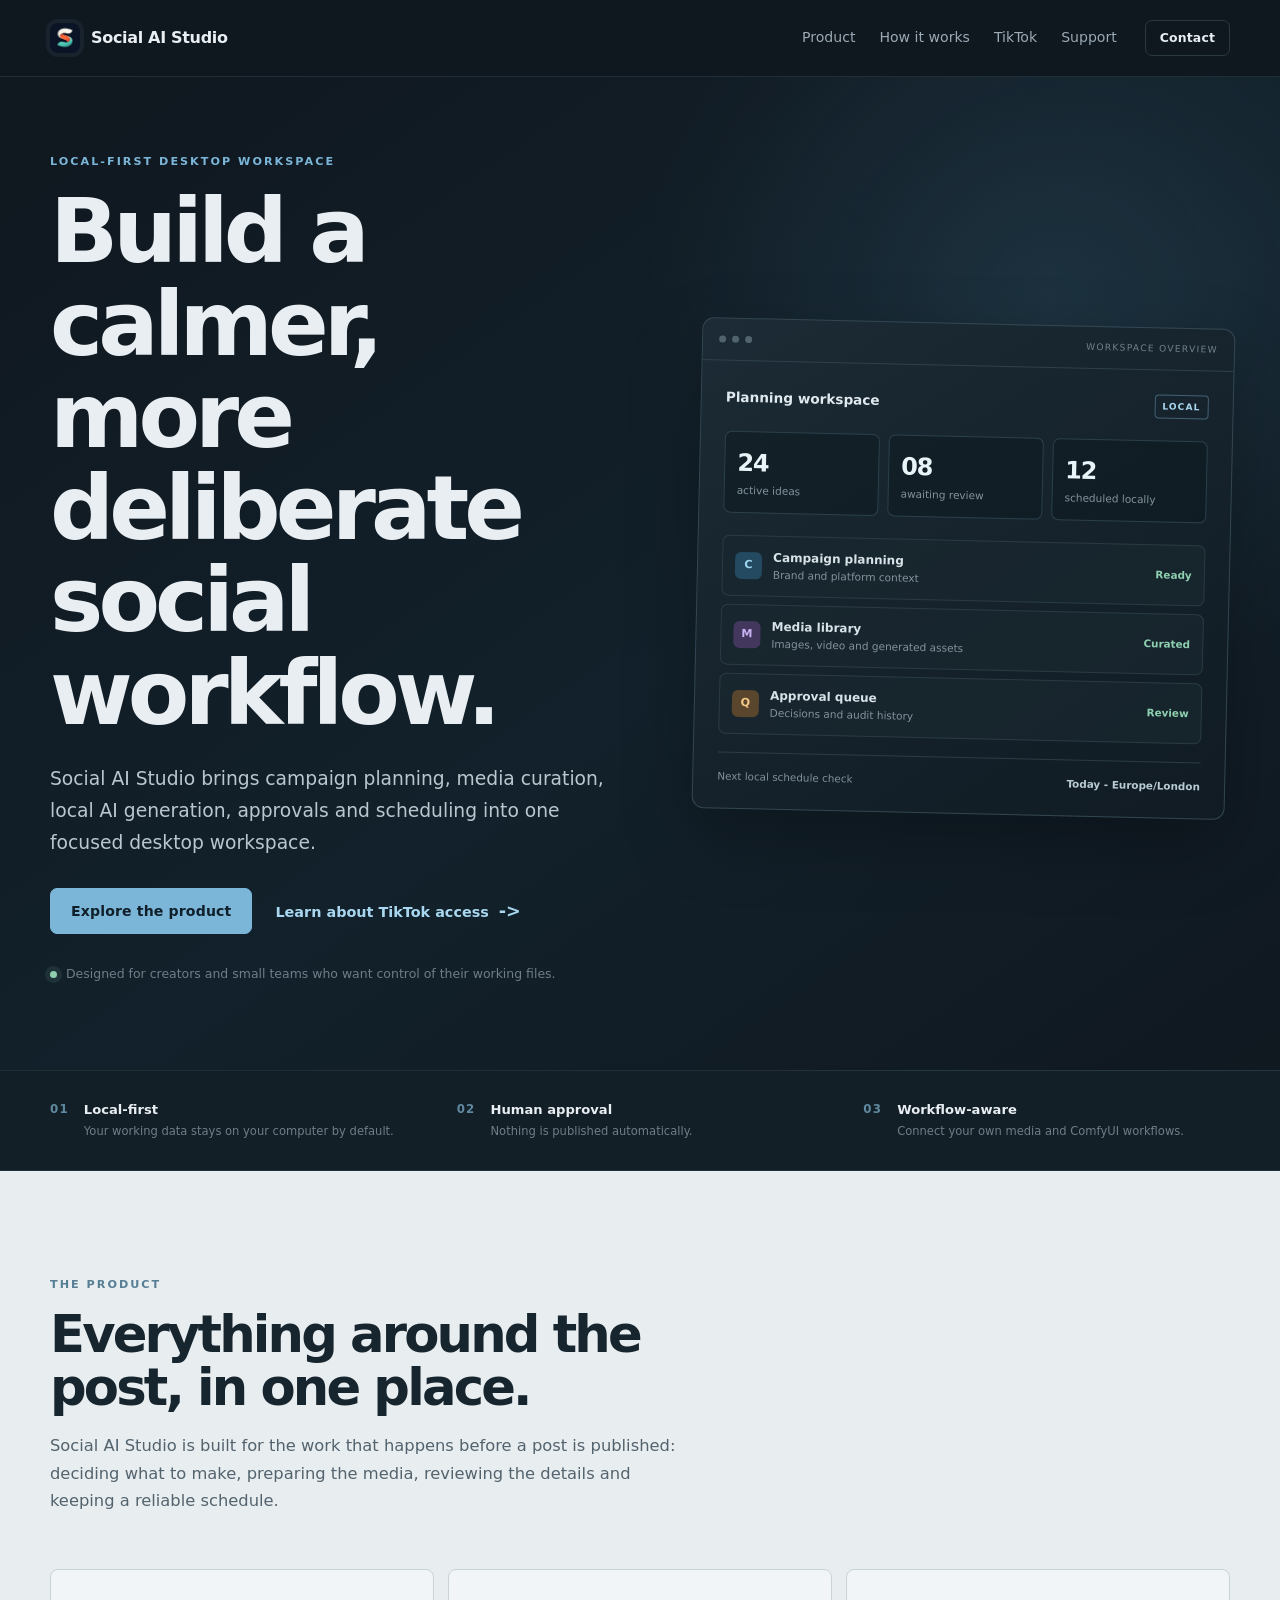
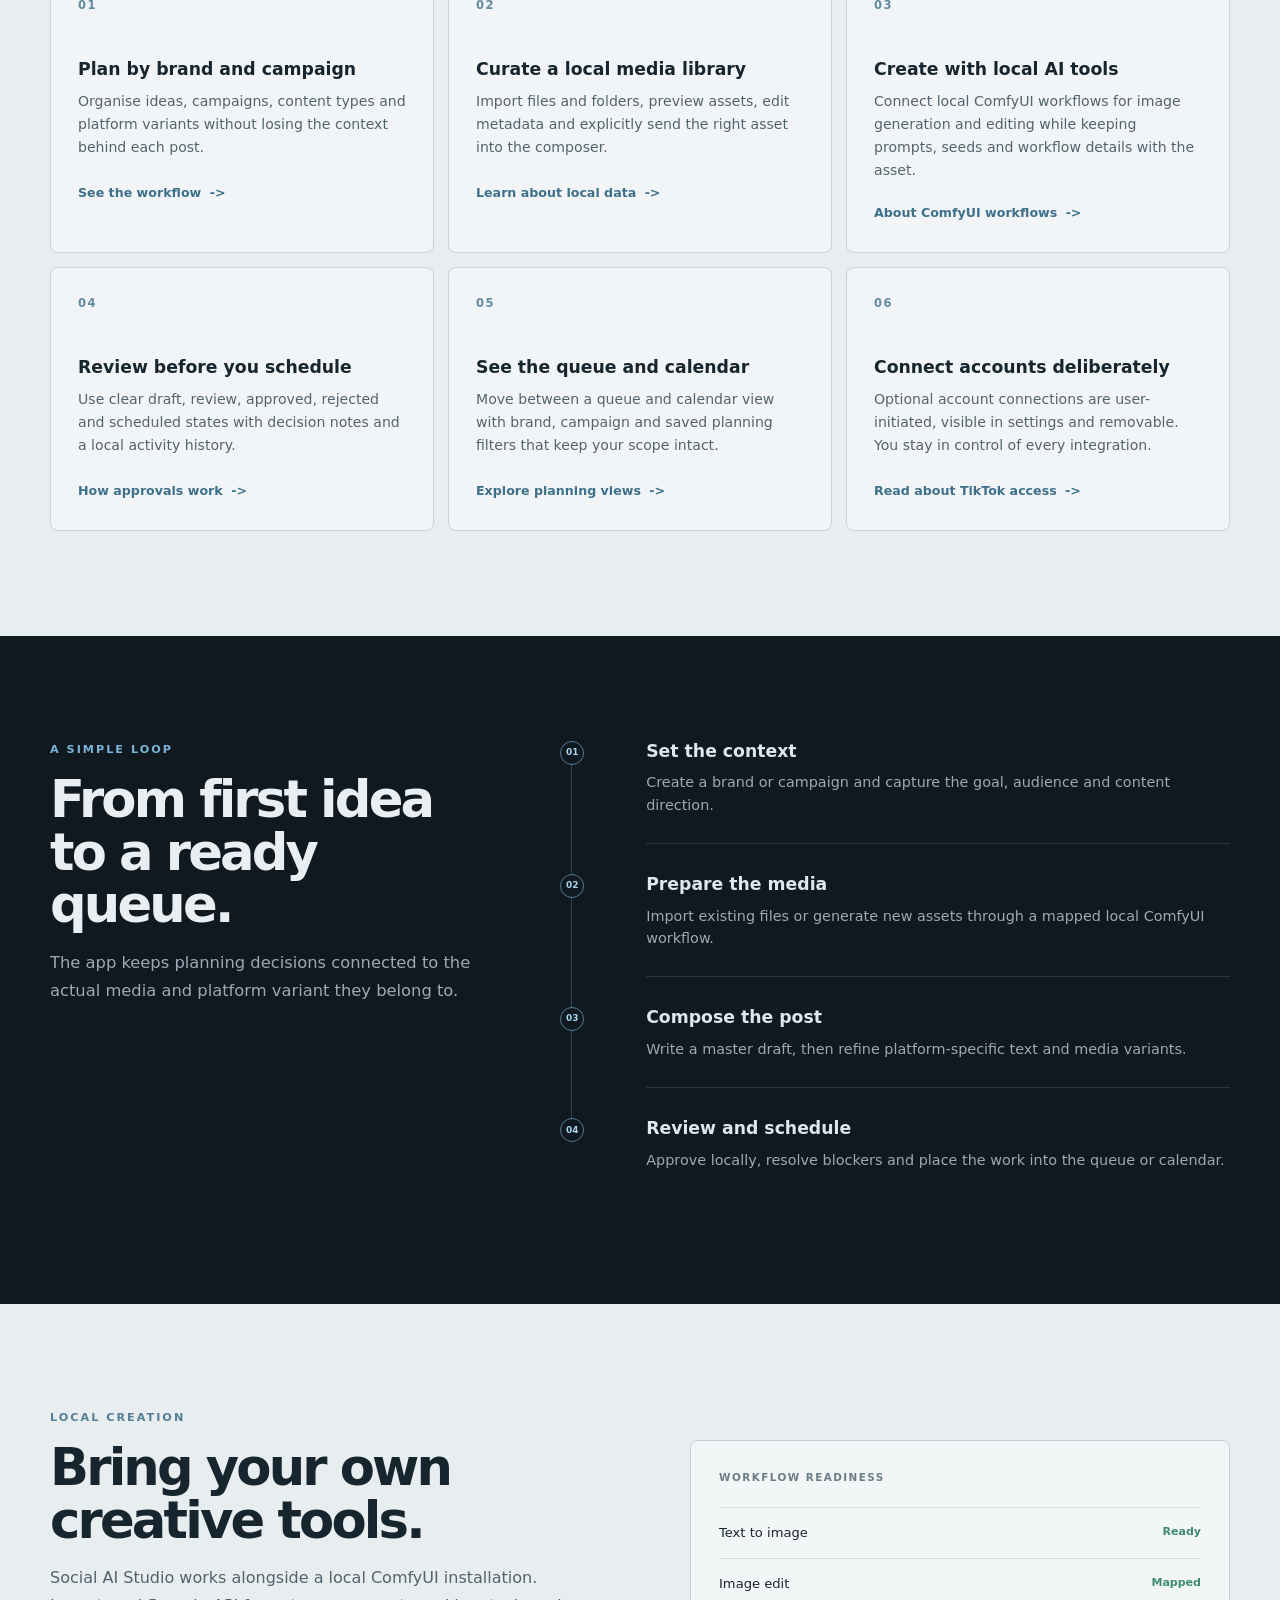
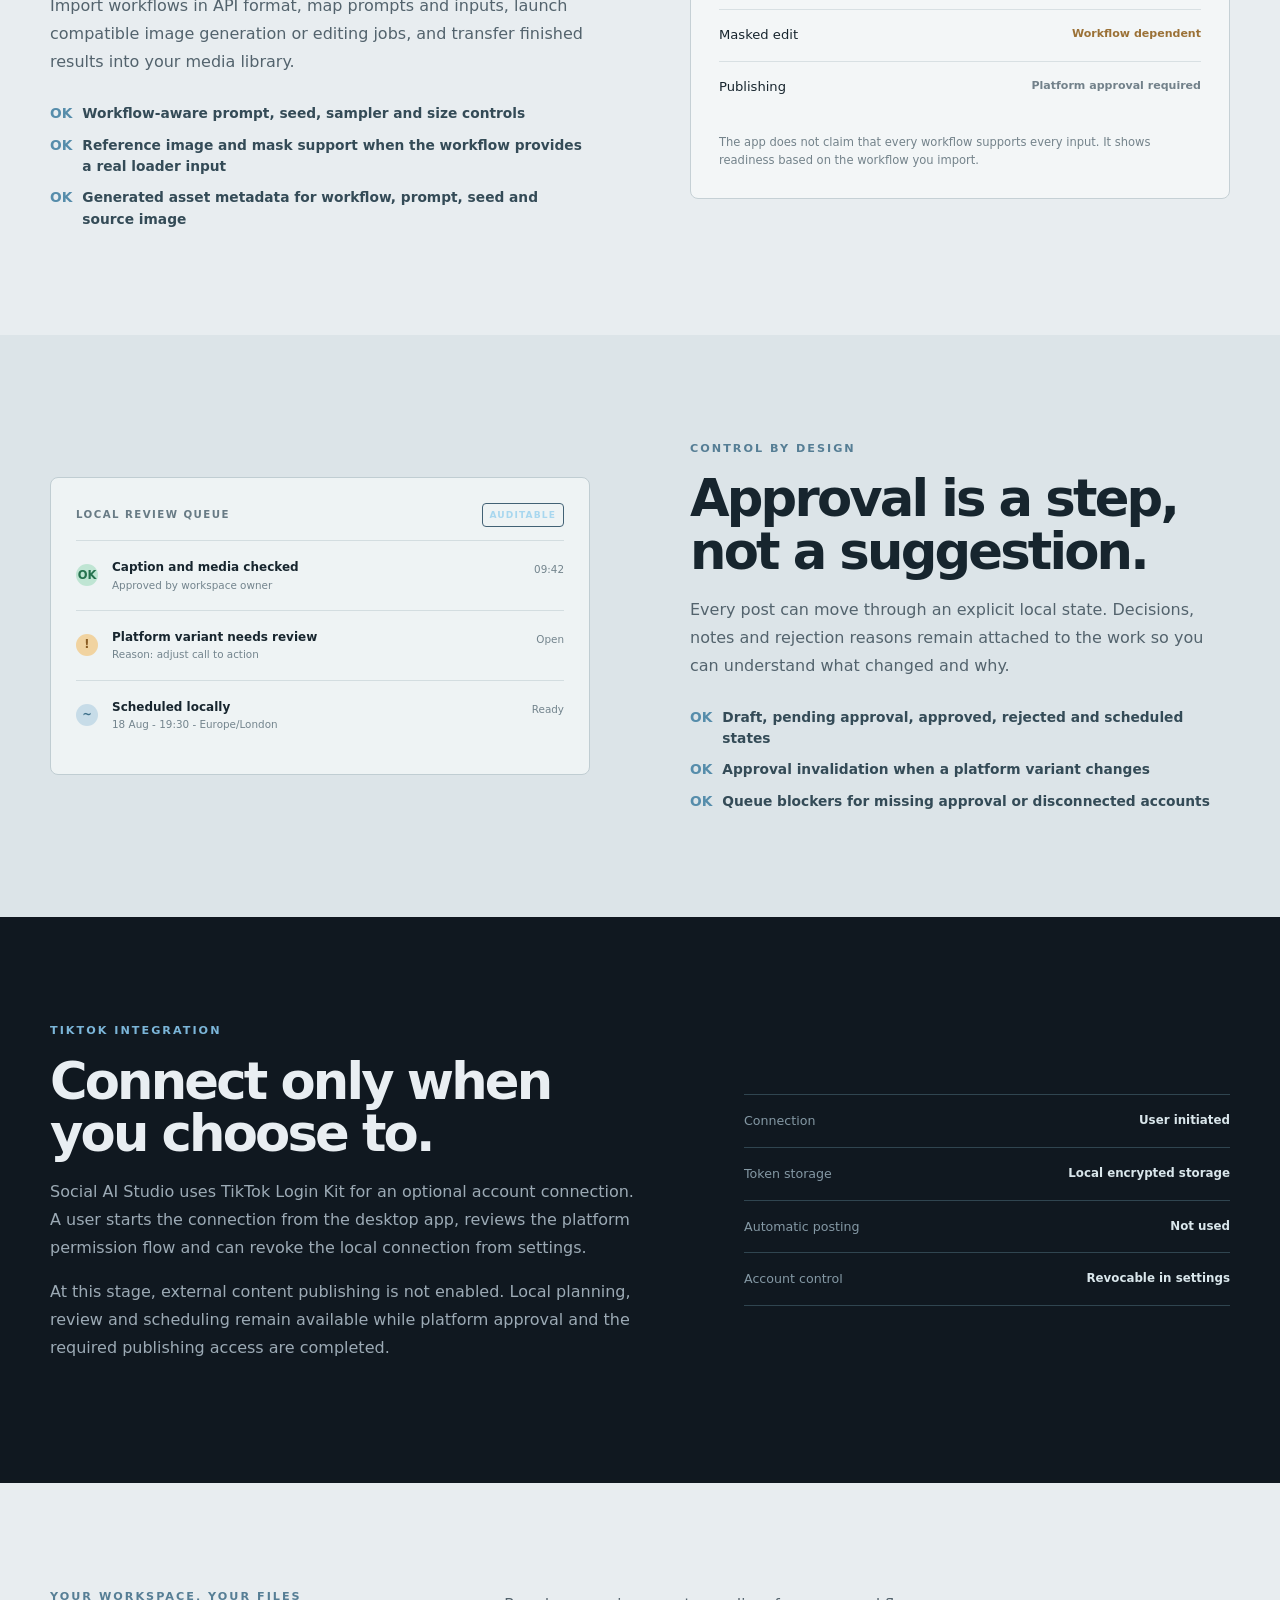
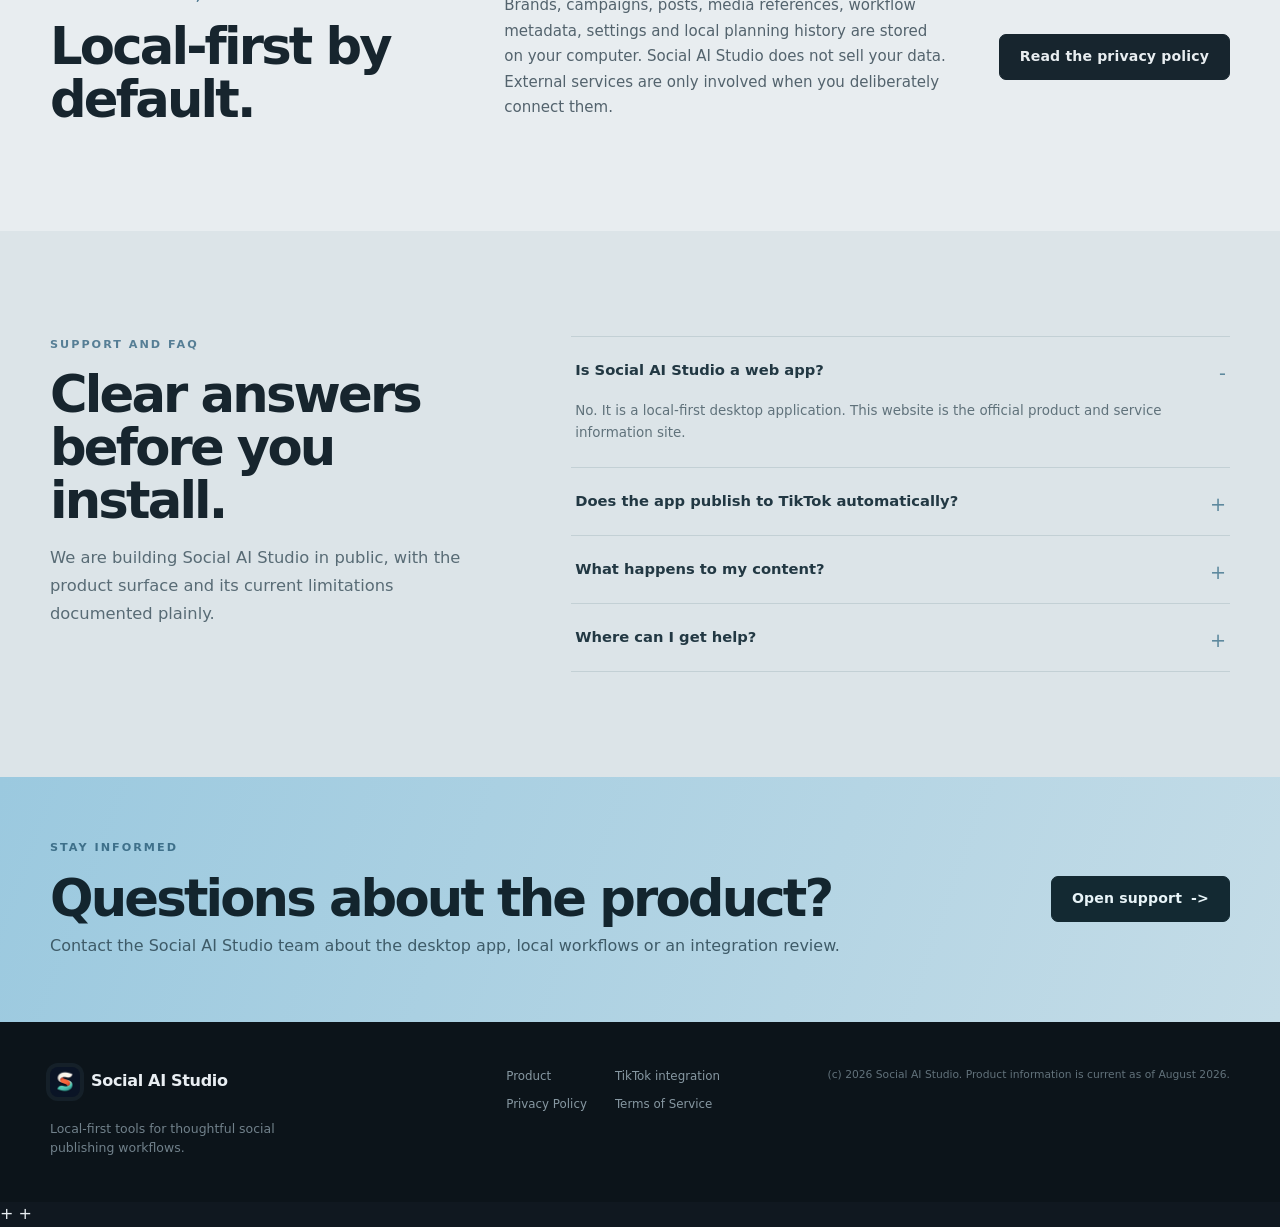
==== commit ea7be1bf: "Use new brand icon in site header" ====
--- a/index.html
+++ b/index.html
@@ -12,7 +12,7 @@
   <a class="skip-link" href="#main-content">Skip to content</a>
   <header class="site-header">
     <div class="container header-inner">
-      <a class="brand" href="./" aria-label="Social AI Studio home"><span class="brand-mark" aria-hidden="true">S</span><span>Social AI Studio</span></a>
+      <a class="brand" href="./" aria-label="Social AI Studio home"><span class="brand-mark" aria-hidden="true"></span><span>Social AI Studio</span></a>
       <nav class="site-nav" aria-label="Primary navigation"><a href="#product">Product</a><a href="#workflow">How it works</a><a href="#tiktok">TikTok</a><a href="#support">Support</a></nav>
       <a class="button button-small button-outline" href="#contact">Contact</a>
     </div>
@@ -29,6 +29,6 @@
     <section id="support" class="section section-mid"><div class="container faq-layout"><div class="section-heading"><p class="eyebrow">SUPPORT AND FAQ</p><h2>Clear answers before you install.</h2><p>We are building Social AI Studio in public, with the product surface and its current limitations documented plainly.</p></div><div class="faq-list"><details open><summary>Is Social AI Studio a web app?</summary><p>No. It is a local-first desktop application. This website is the official product and service information site.</p></details><details><summary>Does the app publish to TikTok automatically?</summary><p>No. The app does not publish content automatically. TikTok connection is optional and external publishing is currently disabled pending platform approval.</p></details><details><summary>What happens to my content?</summary><p>Your local working data and media references stay on your computer by default. See the <a href="./privacy/">Privacy Policy</a> for the current account-connection details.</p></details><details><summary>Where can I get help?</summary><p>For product or integration questions, <a href="https://github.com/currantsforeyes/social-ai-studio-site/issues">open a support issue on GitHub</a>. Include the app version and a short description of the issue; never include account tokens or passwords.</p></details></div></div></section>
     <section id="contact" class="contact-section"><div class="container contact-inner"><div><p class="eyebrow">STAY INFORMED</p><h2>Questions about the product?</h2><p>Contact the Social AI Studio team about the desktop app, local workflows or an integration review.</p></div><a class="button" href="https://github.com/currantsforeyes/social-ai-studio-site/issues">Open support <span aria-hidden="true">-></span></a></div></section>
   </main>
-  <footer class="site-footer"><div class="container footer-inner"><div><a class="brand" href="./"><span class="brand-mark" aria-hidden="true">S</span><span>Social AI Studio</span></a><p>Local-first tools for thoughtful social publishing workflows.</p></div><div class="footer-links"><a href="#product">Product</a><a href="#tiktok">TikTok integration</a><a href="./privacy/">Privacy Policy</a><a href="./terms/">Terms of Service</a></div><small>(c) 2026 Social AI Studio. Product information is current as of August 2026.</small></div></footer>
+  <footer class="site-footer"><div class="container footer-inner"><div><a class="brand" href="./"><span class="brand-mark" aria-hidden="true"></span><span>Social AI Studio</span></a><p>Local-first tools for thoughtful social publishing workflows.</p></div><div class="footer-links"><a href="#product">Product</a><a href="#tiktok">TikTok integration</a><a href="./privacy/">Privacy Policy</a><a href="./terms/">Terms of Service</a></div><small>(c) 2026 Social AI Studio. Product information is current as of August 2026.</small></div></footer>
 +</body>
 +</html>
--- a/styles.css
+++ b/styles.css
@@ -1,7 +1,7 @@
 :root { color-scheme: dark; --ink:#e9eef2; --muted:#9caab5; --subtle:#6f7d88; --line:#2b3943; --panel:#15212a; --dark:#101820; --mid:#16232c; --light:#e8edf0; --light-ink:#17252e; --light-muted:#53636d; --accent:#7bb5d8; --accent-strong:#a8d7ef; --warm:#f2bd78; --success:#8ed0b0; font-family:Inter,ui-sans-serif,system-ui,-apple-system,BlinkMacSystemFont,"Segoe UI",sans-serif; background:var(--dark); color:var(--ink); font-synthesis:none; }
 * { box-sizing:border-box; } html { scroll-behavior:smooth; } body { margin:0; min-width:320px; background:var(--dark); color:var(--ink); line-height:1.55; } a { color:inherit; text-decoration:none; } a:hover { color:var(--accent-strong); } .container { width:min(1180px,calc(100% - 48px)); margin:0 auto; }
 .skip-link { position:absolute; left:16px; top:-60px; z-index:10; padding:10px 14px; background:var(--accent-strong); color:var(--dark); } .skip-link:focus { top:12px; }
-.site-header { position:sticky; top:0; z-index:5; border-bottom:1px solid rgba(151,180,197,.14); background:rgba(16,24,32,.92); backdrop-filter:blur(14px); } .header-inner { min-height:76px; display:flex; align-items:center; gap:28px; } .brand { display:inline-flex; align-items:center; gap:11px; font-weight:750; letter-spacing:-.02em; } .brand-mark { display:grid; place-items:center; width:30px; height:30px; border:1px solid #9bc9e3; border-radius:8px; color:var(--dark); background:linear-gradient(145deg,#b8e0f2,#6fabc9); font-size:.86rem; font-weight:900; box-shadow:0 0 0 4px rgba(123,181,216,.08); } .site-nav { display:flex; gap:24px; margin-left:auto; color:var(--muted); font-size:.88rem; } .site-nav a:hover { color:var(--ink); }
+.site-header { position:sticky; top:0; z-index:5; border-bottom:1px solid rgba(151,180,197,.14); background:rgba(16,24,32,.92); backdrop-filter:blur(14px); } .header-inner { min-height:76px; display:flex; align-items:center; gap:28px; } .brand { display:inline-flex; align-items:center; gap:11px; font-weight:750; letter-spacing:-.02em; } .brand-mark { display:block; width:30px; height:30px; border:0; border-radius:8px; background:#101820 url("[data-uri]") center/cover no-repeat; box-shadow:0 0 0 4px rgba(123,181,216,.08); } .site-nav { display:flex; gap:24px; margin-left:auto; color:var(--muted); font-size:.88rem; } .site-nav a:hover { color:var(--ink); }
 .button { display:inline-flex; align-items:center; justify-content:center; gap:9px; min-height:46px; padding:0 20px; border:1px solid var(--accent); border-radius:7px; background:var(--accent); color:#10202a; font-size:.88rem; font-weight:800; letter-spacing:.01em; } .button:hover { color:#10202a; background:var(--accent-strong); border-color:var(--accent-strong); } .button-small { min-height:36px; padding:0 14px; font-size:.78rem; } .button-outline { background:transparent; color:var(--ink); border-color:var(--line); } .button-outline:hover { color:var(--ink); background:var(--panel); border-color:var(--accent); } .button-dark { background:var(--light-ink); color:var(--light); border-color:var(--light-ink); } .button-dark:hover { color:white; background:#273c49; border-color:#273c49; }
 .eyebrow { margin:0 0 15px; color:var(--accent); font-size:.7rem; font-weight:850; letter-spacing:.18em; } h1,h2,h3,p { margin-top:0; } h1,h2 { letter-spacing:-.055em; line-height:1.03; } h1 { max-width:700px; margin-bottom:24px; font-size:clamp(3.1rem,7vw,6.2rem); } h2 { margin-bottom:18px; font-size:clamp(2rem,4vw,3.7rem); } h3 { margin-bottom:10px; color:inherit; font-size:1.08rem; line-height:1.2; }
 .hero { overflow:hidden; border-bottom:1px solid rgba(151,180,197,.12); background:radial-gradient(circle at 82% 22%,rgba(77,129,158,.18),transparent 31%),linear-gradient(145deg,#101820 5%,#12212b 56%,#101820 100%); } .hero-grid { min-height:650px; display:grid; grid-template-columns:1.04fr .96fr; align-items:center; gap:70px; padding:76px 0 86px; } .hero-lead { max-width:610px; margin-bottom:30px; color:#bac7cf; font-size:1.17rem; line-height:1.7; } .hero-actions { display:flex; align-items:center; flex-wrap:wrap; gap:23px; } .text-link { color:var(--accent-strong); font-size:.9rem; font-weight:750; } .text-link span { margin-left:5px; font-size:1.1rem; } .hero-note { display:flex; align-items:center; gap:9px; margin:30px 0 0; color:var(--subtle); font-size:.78rem; } .status-dot { width:7px; height:7px; border-radius:99px; background:var(--success); box-shadow:0 0 0 5px rgba(142,208,176,.1); }
@@ -11,13 +11,40 @@
 .section { padding:105px 0; } .section-light { background:var(--light); color:var(--light-ink); } .section-mid { background:#dce4e8; color:var(--light-ink); } .section-dark { background:var(--dark); } .section-heading { max-width:680px; } .section-light .eyebrow,.section-mid .eyebrow { color:#567e95; } .section-heading>p:last-child { max-width:650px; color:var(--light-muted); font-size:1.02rem; line-height:1.7; }
 .feature-grid { display:grid; grid-template-columns:repeat(3,1fr); gap:14px; margin-top:54px; } .feature-card { min-height:250px; padding:27px; border:1px solid #c9d3d8; border-radius:8px; background:rgba(255,255,255,.42); } .feature-card:hover { border-color:#8caabd; background:rgba(255,255,255,.68); } .feature-index { display:block; margin-bottom:44px; color:#628ba0; font-size:.72rem; font-weight:850; letter-spacing:.12em; } .feature-card p { min-height:72px; margin-bottom:18px; color:var(--light-muted); font-size:.88rem; line-height:1.65; } .feature-card a { color:#3e708a; font-size:.79rem; font-weight:800; } .feature-card a span { margin-left:4px; }
 .split-section { display:grid; grid-template-columns:.78fr 1.22fr; gap:100px; align-items:start; } .section-dark .section-heading>p:last-child { color:var(--muted); } .steps { display:grid; gap:0; margin:0; padding:0; list-style:none; } .steps li { display:grid; grid-template-columns:54px 1fr; gap:20px; padding:0 0 30px; border-left:1px solid #2d4654; } .steps li:last-child { padding-bottom:0; border-left-color:transparent; } .steps li>span { position:relative; left:-12px; display:grid; place-items:center; width:24px; height:24px; border:1px solid #547d93; border-radius:50%; background:var(--dark); color:var(--accent-strong); font-size:.56rem; font-weight:850; } .steps li div { padding-bottom:27px; border-bottom:1px solid #253640; } .steps li:last-child div { border-bottom:0; } .steps h3 { color:#dce8ed; } .steps p { margin-bottom:0; color:var(--muted); font-size:.9rem; }
-.detail-grid { display:grid; grid-template-columns:1fr 1fr; gap:100px; align-items:center; } .detail-copy>p:not(.eyebrow) { max-width:550px; color:var(--light-muted); font-size:1rem; line-height:1.75; } .check-list { display:grid; gap:10px; margin:27px 0 0; padding:0; list-style:none; color:#344b57; font-size:.86rem; font-weight:650; } .check-list li { display:flex; gap:10px; } .check-list li::before { content:"âœ“"; color:#568dab; font-weight:900; }
+.detail-grid { display:grid; grid-template-columns:1fr 1fr; gap:100px; align-items:center; } .detail-copy>p:not(.eyebrow) { max-width:550px; color:var(--light-muted); font-size:1rem; line-height:1.75; } .check-list { display:grid; gap:10px; margin:27px 0 0; padding:0; list-style:none; color:#344b57; font-size:.86rem; font-weight:650; } .check-list li { display:flex; gap:10px; } .check-list li::before { content:"OK"; color:#568dab; font-weight:900; }
 .info-panel { padding:28px; border:1px solid #c5d0d5; border-radius:8px; background:#f3f6f7; } .panel-label { margin-bottom:22px; color:#6b7d86; font-size:.65rem; font-weight:850; letter-spacing:.14em; } .readiness { display:grid; } .readiness>div { display:flex; justify-content:space-between; gap:15px; padding:15px 0; border-top:1px solid #d8e0e3; font-size:.82rem; } .readiness b { font-size:.69rem; } .ready { color:#3e8b6e; } .conditional { color:#9b7136; } .future { color:#72818a; } .panel-footnote { margin:22px 0 0; color:#74838b; font-size:.72rem; }
 .approval-panel { padding:25px; border:1px solid #c0cdd2; border-radius:8px; background:#eef3f4; color:var(--light-ink); } .approval-header { margin-bottom:13px; color:#687b85; font-size:.64rem; font-weight:850; letter-spacing:.14em; } .approval-item { display:grid; grid-template-columns:25px 1fr auto; gap:11px; align-items:center; padding:17px 0; border-top:1px solid #d3dde0; } .approval-state { display:grid; place-items:center; width:22px; height:22px; border-radius:50%; font-size:.72rem; font-weight:900; } .approval-state.done { background:#bfe5d3; color:#26724f; } .approval-state.pending { background:#f1d3a0; color:#8a5c22; } .approval-state.scheduled { background:#c7dce8; color:#3e708a; } .approval-item b,.approval-item small { display:block; } .approval-item b { font-size:.75rem; } .approval-item small,.approval-item time { color:#73848d; font-size:.65rem; } .approval-item time { align-self:start; padding-top:3px; }
 .integration-card { display:grid; grid-template-columns:1.1fr .9fr; gap:100px; align-items:center; } .integration-copy { max-width:650px; } .integration-copy p:not(.eyebrow) { color:var(--muted); font-size:1rem; line-height:1.75; } .integration-copy .muted { color:#71838e; font-size:.86rem; } .integration-facts { border-top:1px solid #304550; } .integration-facts>div { display:flex; justify-content:space-between; gap:15px; padding:16px 0; border-bottom:1px solid #304550; font-size:.79rem; } .integration-facts span { color:#8498a4; } .integration-facts b { color:#d9e6eb; font-size:.74rem; text-align:right; }
 .data-band { display:grid; grid-template-columns:1fr 1.1fr auto; gap:50px; align-items:center; } .data-band h2 { margin-bottom:0; } .data-band>p { margin:0; color:var(--light-muted); font-size:.94rem; line-height:1.7; }
-.faq-layout { display:grid; grid-template-columns:.78fr 1.22fr; gap:100px; align-items:start; } .faq-layout .section-heading>p:last-child { color:#586b75; } .faq-list { border-top:1px solid #c3d0d5; } .faq-list details { border-bottom:1px solid #c3d0d5; } .faq-list summary { cursor:pointer; padding:22px 4px; color:#223843; font-size:.92rem; font-weight:800; list-style:none; } .faq-list summary::-webkit-details-marker { display:none; } .faq-list summary::after { content:"+"; float:right; color:#5e899e; font-size:1.2rem; font-weight:400; } .faq-list details[open] summary::after { content:"âˆ’"; } .faq-list details p { max-width:650px; margin:-4px 30px 22px 4px; color:#60727b; font-size:.84rem; line-height:1.7; } .faq-list a { color:#3e708a; font-weight:750; }
+.faq-layout { display:grid; grid-template-columns:.78fr 1.22fr; gap:100px; align-items:start; } .faq-layout .section-heading>p:last-child { color:#586b75; } .faq-list { border-top:1px solid #c3d0d5; } .faq-list details { border-bottom:1px solid #c3d0d5; } .faq-list summary { cursor:pointer; padding:22px 4px; color:#223843; font-size:.92rem; font-weight:800; list-style:none; } .faq-list summary::-webkit-details-marker { display:none; } .faq-list summary::after { content:"+"; float:right; color:#5e899e; font-size:1.2rem; font-weight:400; } .faq-list details[open] summary::after { content:"-"; } .faq-list details p { max-width:650px; margin:-4px 30px 22px 4px; color:#60727b; font-size:.84rem; line-height:1.7; } .faq-list a { color:#3e708a; font-weight:750; }
 .contact-section { background:linear-gradient(110deg,#9bc9df,#c4dce7); color:#13252e; } .contact-inner { display:flex; align-items:center; justify-content:space-between; gap:40px; min-height:245px; } .contact-inner .eyebrow { color:#3e708a; } .contact-inner h2 { margin-bottom:10px; } .contact-inner p:last-child { margin:0; color:#3e5b68; } .contact-inner .button { background:#132932; border-color:#132932; color:#e8f4f8; } .contact-inner .button:hover { background:#284754; border-color:#284754; color:white; }
 .site-footer { background:#0c141a; color:var(--muted); } .footer-inner { display:grid; grid-template-columns:1fr 1fr auto; gap:40px; align-items:start; padding:45px 0; } .footer-inner .brand { color:var(--ink); } .footer-inner p { max-width:270px; margin:14px 0 0; color:#71818b; font-size:.78rem; } .footer-links { display:grid; grid-template-columns:repeat(2,auto); justify-content:center; gap:10px 28px; color:#8798a2; font-size:.74rem; } .footer-inner small { color:#62727b; font-size:.67rem; text-align:right; }
 @media (max-width:900px) { .site-nav { display:none; } .hero-grid,.split-section,.detail-grid,.integration-card,.faq-layout { grid-template-columns:1fr; gap:48px; } .hero-grid { min-height:auto; padding-top:76px; } .workspace-card { max-width:650px; transform:none; } .feature-grid { grid-template-columns:repeat(2,1fr); } .data-band { grid-template-columns:1fr 1fr; gap:25px; } .data-band .button { width:fit-content; } .footer-inner { grid-template-columns:1fr 1fr; } .footer-inner small { grid-column:1/-1; text-align:left; } }
-@media (max-width:600px) { .container { width:min(100% - 32px,1180px); } .header-inner { min-height:66px; gap:12px; } .header-inner .button { margin-left:auto; } .brand { font-size:.86rem; } .brand-mark { width:27px; height:27px; } .hero-grid { padding:63px 0 68px; } .hero-actions { align-items:flex-start; flex-direction:column; gap:19px; } .hero-lead { font-size:1rem; } .workspace-body { padding:18px; } .workspace-metrics { gap:5px; } .workspace-metrics div { padding:10px 8px; } .workspace-metrics strong { font-size:1.2rem; } .workspace-metrics span { font-size:.58rem; } .trust-grid { grid-template-columns:1fr; gap:20px; } .section { padding:75px 0; } .feature-grid { grid-template-columns:1fr; margin-top:35px; } .feature-card { min-height:auto; } .feature-index { margin-bottom:28px; } .feature-card p { min-height:0; } .data-band { grid-template-columns:1fr; } .data-band .button { width:100%; } .contact-inner { align-items:flex-start; flex-direction:column; justify-content:center; min-height:300px; gap:24px; } .contact-inner .button { width:100%; } .footer-inner { grid-template-columns:1fr; gap:26px; } .footer-links { justify-content:start; } .footer-inner small { grid-column:auto; } }
+@media (max-width:600px) { .container { width:min(100% - 32px,1180px); } .header-inner { min-height:66px; gap:12px; } .header-inner .button { margin-left:auto; } .brand { font-size:.86rem; } .brand-mark { width:27px; height:27px; } .hero-grid { padding:63px 0 68px; } .hero-actions { align-items:flex-start; flex-direction:column; gap:19px; } .hero-lead { font-size:1rem; } .workspace-body { padding:18px; } .workspace-metrics { gap:5px; } .workspace-metrics div { padding:10px 8px; } .workspace-metrics strong { font-size:1.2rem; } .workspace-metrics span { font-size:.58rem; } .trust-grid { grid-template-columns:1fr; gap:20px; } .section { padding:75px 0; } .feature-grid { grid-template-columns:1fr; margin-top:35px; } .feature-card { min-height:auto; } .feature-index { margin-bottom:28px; } .feature-card p { min-height:0; } .data-band { grid-template-columns:1fr; } .data-band .button { width:100%; } .contact-inner { align-items:flex-start; flex-direction:column; justify-content:center; min-height:300px; gap:24px; } .contact-inner .button { width:100%; } .footer-inner { grid-template-columns:1fr; gap:26px; } .footer-links { justify-content:start; } .footer-inner small { grid-column:auto; } }
+.legal-hero { border-bottom: 1px solid rgba(151,180,197,.12); background: radial-gradient(circle at 78% 18%, rgba(77,129,158,.18), transparent 34%), linear-gradient(145deg, #101820 5%, #12212b 56%, #101820 100%); }
+.legal-hero-inner { padding: 92px 0 82px; }
+.legal-hero h1 { margin-bottom: 20px; }
+.legal-hero .hero-lead { max-width: 650px; margin-bottom: 18px; }
+.legal-meta { margin: 0; color: var(--subtle); font-size: .76rem; }
+.legal-section { padding-top: 82px; }
+.legal-grid { display: grid; grid-template-columns: minmax(0, 1fr) 290px; gap: 92px; align-items: start; }
+.legal-document { max-width: 760px; }
+.legal-document .legal-intro { margin-bottom: 34px; color: #344b57; font-size: 1.08rem; line-height: 1.8; }
+.legal-document h2 { margin: 46px 0 14px; font-size: 1.65rem; letter-spacing: -.035em; }
+.legal-document h2:first-of-type { margin-top: 0; }
+.legal-document p, .legal-document li { color: var(--light-muted); font-size: .94rem; line-height: 1.8; }
+.legal-document ul { display: grid; gap: 10px; margin: 18px 0 0; padding-left: 22px; }
+.legal-document li::marker { color: #568dab; }
+.inline-link { color: #3e708a; font-weight: 800; text-decoration: underline; text-decoration-color: #9ab9c8; text-underline-offset: 3px; }
+.legal-updated { margin-top: 44px; padding-top: 22px; border-top: 1px solid #c9d3d8; color: #74848c !important; font-size: .78rem !important; }
+.legal-sidebar { position: sticky; top: 100px; display: grid; gap: 14px; }
+.legal-card { padding: 24px; border: 1px solid #c5d0d5; border-radius: 8px; background: #f3f6f7; }
+.legal-card .panel-label { margin-bottom: 15px; }
+.legal-nav { display: grid; gap: 0; }
+.legal-nav a { padding: 10px 0; border-top: 1px solid #d8e0e3; color: #4c7388; font-size: .78rem; font-weight: 750; }
+.legal-nav a:last-child { border-bottom: 1px solid #d8e0e3; }
+.legal-nav a:hover { color: #223f4d; }
+.legal-facts > div { display: flex; justify-content: space-between; gap: 12px; padding: 12px 0; border-top: 1px solid #d8e0e3; font-size: .75rem; }
+.legal-facts span { color: #71828a; }.legal-facts b { color: #2f5669; font-size: .7rem; text-align: right; }
+@media (max-width: 900px) { .legal-grid { grid-template-columns: 1fr; gap: 48px; } .legal-document { max-width: none; } .legal-sidebar { position: static; grid-template-columns: 1fr 1fr; } }
+@media (max-width: 600px) { .legal-hero-inner { padding: 64px 0 58px; } .legal-section { padding-top: 62px; } .legal-sidebar { grid-template-columns: 1fr; } .legal-document h2 { font-size: 1.45rem; } }
